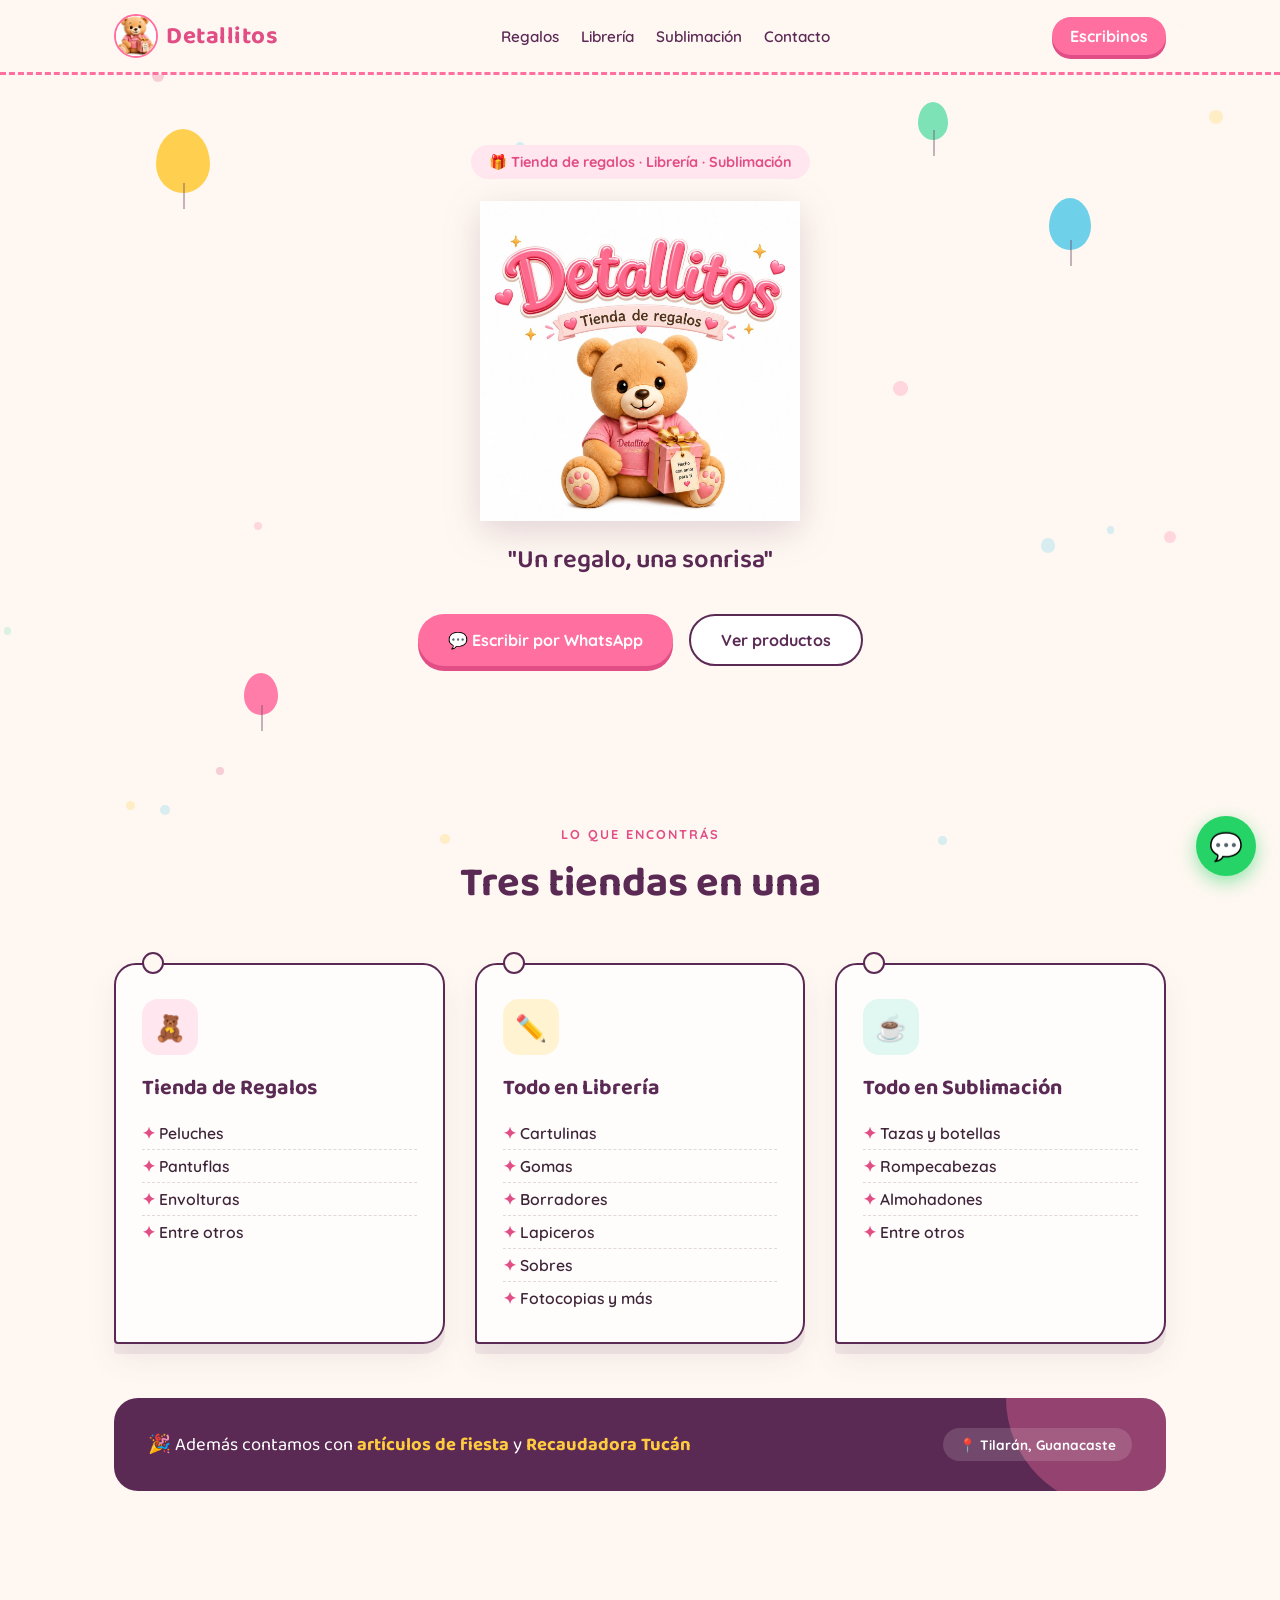
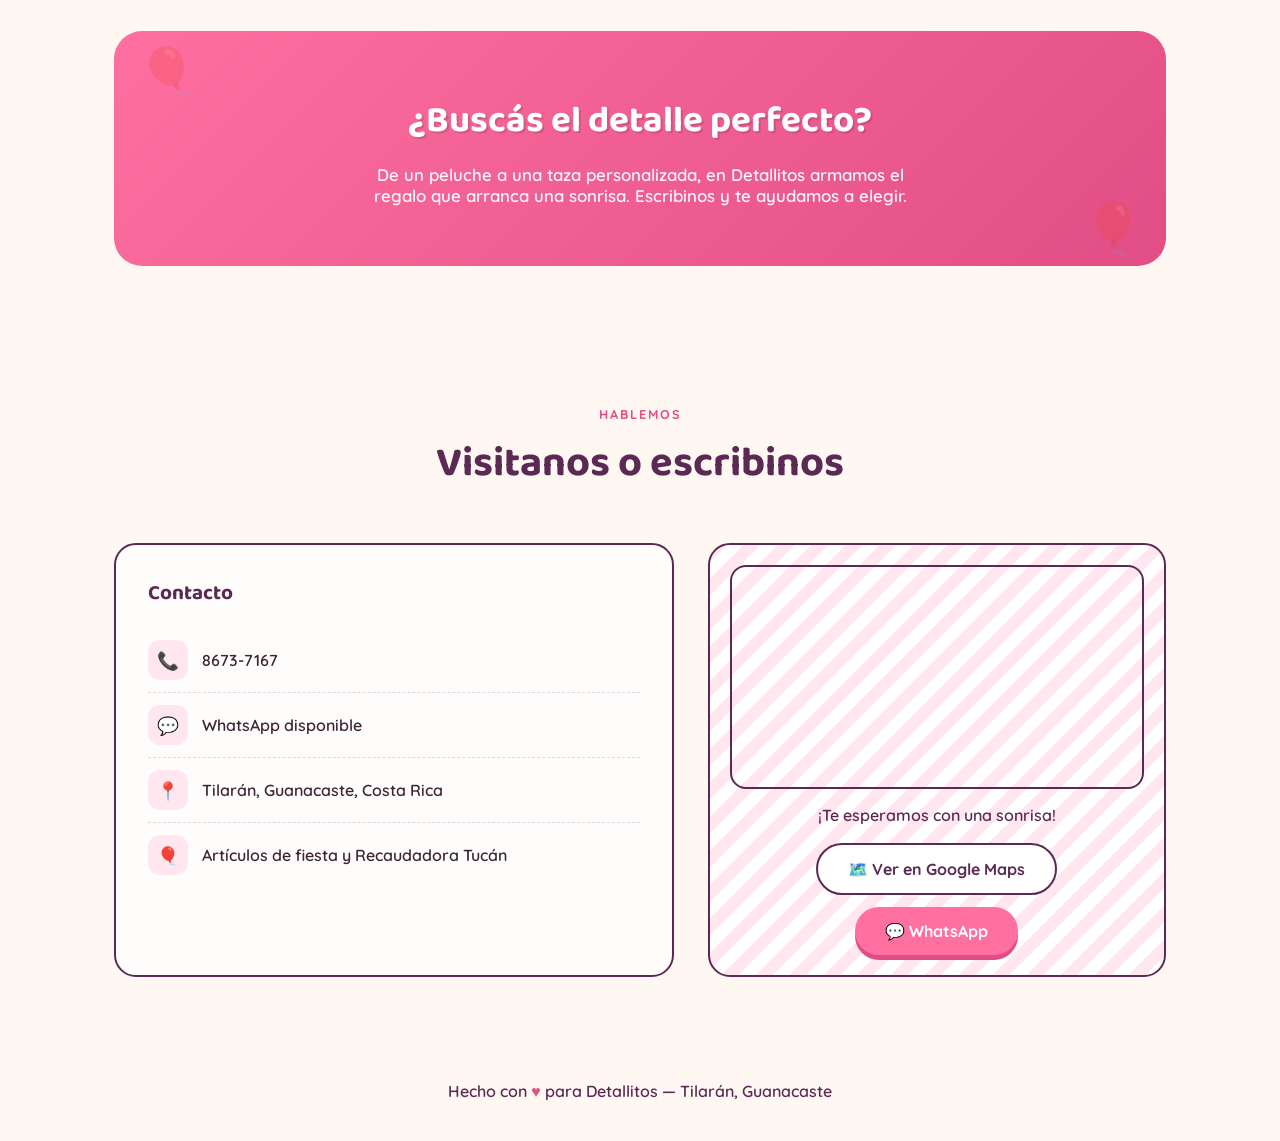
==== index.html @ 44db960e "Add files via upload "Agregar mapa"" ====
<!DOCTYPE html>
<html lang="es">
<head>
<meta charset="UTF-8">
<meta name="viewport" content="width=device-width, initial-scale=1.0">
<title>Detallitos — Un regalo, una sonrisa</title>
<link rel="icon" type="image/png" href="img/logo-icon.png">
<link rel="preconnect" href="https://fonts.googleapis.com">
<link href="https://fonts.googleapis.com/css2?family=Baloo+2:wght@500;600;700;800&family=Quicksand:wght@400;500;600;700&display=swap" rel="stylesheet">
<link rel="stylesheet" href="css/style.css">
</head>
<body>

<div class="confetti-bg" id="confettiBg"></div>

<header>
  <div class="nav-wrap">
    <a href="#top" class="logo"><img src="img/logo-icon.png" alt="Detallitos" class="logo-img">Detallitos</a>
    <nav class="links">
      <a href="#regalos">Regalos</a>
      <a href="#libreria">Librería</a>
      <a href="#sublimacion">Sublimación</a>
      <a href="#contacto">Contacto</a>
    </nav>
    <a class="nav-cta" href="https://wa.me/50686737167" target="_blank" rel="noopener">Escribinos</a>
  </div>
</header>

<div class="hero" id="top">
  <div class="balloon b1"></div>
  <div class="balloon b2"></div>
  <div class="balloon b3"></div>
  <div class="balloon b4"></div>

  <span class="eyebrow">🎁 Tienda de regalos · Librería · Sublimación</span>
  <img src="img/logo-detallitos.png" alt="Detallitos - Tienda de regalos" class="hero-logo">
  <h1 class="visually-hidden">Detallitos</h1>
  <p class="slogan">"Un regalo, una sonrisa"</p>

  <div class="actions">
    <a class="btn-primary" href="https://wa.me/50686737167" target="_blank" rel="noopener">💬 Escribir por WhatsApp</a>
    <a class="btn-ghost" href="#regalos">Ver productos</a>
  </div>
</div>

<section id="regalos">
  <div class="section-head">
    <div class="kicker">Lo que encontrás</div>
    <h2>Tres tiendas en una</h2>
  </div>

  <div class="cards">
    <div class="tag t-regalos">
      <span class="hole"></span>
      <div class="icon-badge">🧸</div>
      <h3>Tienda de Regalos</h3>
      <ul>
        <li>Peluches</li>
        <li>Pantuflas</li>
        <li>Envolturas</li>
        <li>Entre otros</li>
      </ul>
    </div>

    <div class="tag t-libreria" id="libreria">
      <span class="hole"></span>
      <div class="icon-badge">✏️</div>
      <h3>Todo en Librería</h3>
      <ul>
        <li>Cartulinas</li>
        <li>Gomas</li>
        <li>Borradores</li>
        <li>Lapiceros</li>
        <li>Sobres</li>
        <li>Fotocopias y más</li>
      </ul>
    </div>

    <div class="tag t-sublimacion" id="sublimacion">
      <span class="hole"></span>
      <div class="icon-badge">☕</div>
      <h3>Todo en Sublimación</h3>
      <ul>
        <li>Tazas y botellas</li>
        <li>Rompecabezas</li>
        <li>Almohadones</li>
        <li>Entre otros</li>
      </ul>
    </div>
  </div>

  <div class="extra-strip">
    <p>🎉 Además contamos con <b>artículos de fiesta</b> y <b>Recaudadora Tucán</b></p>
    <span class="pill">📍 Tilarán, Guanacaste</span>
  </div>
</section>

<section>
  <div class="banner">
    <h2>¿Buscás el detalle perfecto?</h2>
    <p>De un peluche a una taza personalizada, en Detallitos armamos el regalo que arranca una sonrisa. Escribinos y te ayudamos a elegir.</p>
  </div>
</section>

<section id="contacto">
  <div class="section-head">
    <div class="kicker">Hablemos</div>
    <h2>Visitanos o escribinos</h2>
  </div>

  <div class="contact-wrap">
    <div class="contact-card">
      <h3>Contacto</h3>
      <div class="contact-row"><span class="ic">📞</span> 8673-7167</div>
      <div class="contact-row"><span class="ic">💬</span> WhatsApp disponible</div>
      <div class="contact-row"><span class="ic">📍</span> Tilarán, Guanacaste, Costa Rica</div>
      <div class="contact-row"><span class="ic">🎈</span> Artículos de fiesta y Recaudadora Tucán</div>
    </div>
    <div class="map-card">
      <div class="map-embed">
        <iframe
          src="https://www.google.com/maps?q=10.4747012,-84.9717136&output=embed"
          width="100%" height="220"
          style="border:0;"
          allowfullscreen=""
          loading="lazy"
          referrerpolicy="no-referrer-when-downgrade"
          title="Ubicación de Detallitos en el mapa">
        </iframe>
      </div>
      <p>¡Te esperamos con una sonrisa!</p>
      <a class="btn-ghost" style="margin-bottom:12px;" href="https://maps.app.goo.gl/6PGja5qdL2MdwHYR8" target="_blank" rel="noopener">🗺️ Ver en Google Maps</a>
      <a class="btn-primary" href="https://wa.me/50686737167" target="_blank" rel="noopener">💬 WhatsApp</a>
    </div>
  </div>
</section>

<a class="wa-float" href="https://wa.me/50686737167" target="_blank" rel="noopener" aria-label="Escribir por WhatsApp">💬</a>

<footer>
  Hecho con <span class="heart">♥</span> para Detallitos — Tilarán, Guanacaste
</footer>

<script src="js/script.js"></script>

</body>
</html>
---- css/style.css ----
:root{
    --pink: #FF6FA0;
    --pink-deep: #E14E85;
    --plum: #5B2A54;
    --cream: #FFF8F2;
    --pink-soft: #FFE6EF;
    --yellow: #FFCB3F;
    --sky: #5FCBE8;
    --mint: #6FE0B0;
    --ink: #3E2438;
    --paper: #FFFDFB;
  }

  *{ box-sizing: border-box; margin:0; padding:0; }

  html{ scroll-behavior: smooth; }

  body{
    font-family: 'Quicksand', sans-serif;
    background: var(--cream);
    color: var(--ink);
    overflow-x: hidden;
  }

  h1,h2,h3,.display{
    font-family: 'Baloo 2', sans-serif;
    font-weight: 700;
  }

  a{ text-decoration:none; color:inherit; }

  /* ---------- Confetti background ---------- */
  .confetti-bg{
    position: fixed;
    inset:0;
    pointer-events:none;
    z-index:0;
    opacity:0.5;
  }
  .confetti-bg span{
    position:absolute;
    border-radius: 50%;
    opacity:.5;
  }

  /* ---------- Nav ---------- */
  header{
    position: sticky;
    top:0;
    z-index: 50;
    background: rgba(255,248,242,0.88);
    backdrop-filter: blur(8px);
    border-bottom: 3px dashed var(--pink);
  }
  .nav-wrap{
    max-width: 1100px;
    margin:0 auto;
    padding: 14px 24px;
    display:flex;
    align-items:center;
    justify-content: space-between;
  }
  .logo{
    font-size: 1.5rem;
    color: var(--pink-deep);
    display:flex;
    align-items:center;
    gap:8px;
    letter-spacing: 0.5px;
    font-family: 'Baloo 2', sans-serif;
    font-weight: 700;
  }
  .logo-img{
    height: 44px;
    width: 44px;
    object-fit: cover;
    border-radius: 50%;
    border: 2px solid var(--pink);
    display:block;
  }
  .hero-logo{
    width: min(320px, 70vw);
    height: auto;
    margin: 0 auto 8px;
    display:block;
    filter: drop-shadow(0 10px 18px rgba(91,42,84,0.18));
  }
  .visually-hidden{
    position: absolute;
    width: 1px; height: 1px;
    padding: 0; margin: -1px;
    overflow: hidden;
    clip: rect(0,0,0,0);
    white-space: nowrap;
    border: 0;
  }
  nav.links{
    display:flex;
    gap: 22px;
    font-weight: 600;
    font-size: 0.95rem;
  }
  nav.links a{
    color: var(--plum);
    position:relative;
    padding: 4px 0;
  }
  nav.links a:hover{ color: var(--pink-deep); }
  .nav-cta{
    background: var(--pink);
    color:#fff !important;
    padding: 9px 18px;
    border-radius: 999px;
    font-weight:700;
    box-shadow: 0 4px 0 var(--pink-deep);
  }

  @media (max-width: 720px){
    nav.links{ display:none; }
  }

  /* ---------- Hero ---------- */
  .hero{
    position: relative;
    max-width: 1100px;
    margin: 0 auto;
    padding: 70px 24px 90px;
    text-align:center;
    z-index: 1;
  }
  .hero .eyebrow{
    display:inline-flex;
    align-items:center;
    gap:8px;
    background: var(--pink-soft);
    color: var(--pink-deep);
    font-weight:700;
    padding: 8px 18px;
    border-radius: 999px;
    font-size: 0.9rem;
    margin-bottom: 22px;
  }
  .hero h1{
    font-size: clamp(2.6rem, 7vw, 5rem);
    line-height: 1.02;
    color: var(--pink-deep);
    text-shadow: 3px 3px 0 var(--yellow);
  }
  .hero h1 .tail{
    color: var(--plum);
    text-shadow: 3px 3px 0 var(--mint);
  }
  .hero p.slogan{
    font-family: 'Baloo 2';
    font-size: clamp(1.2rem, 3vw, 1.6rem);
    color: var(--plum);
    margin-top: 18px;
    font-weight: 600;
  }
  .hero .actions{
    margin-top: 34px;
    display:flex;
    gap: 16px;
    justify-content:center;
    flex-wrap: wrap;
  }
  .btn-primary{
    background: var(--pink);
    color:#fff;
    font-weight:700;
    padding: 14px 30px;
    border-radius: 999px;
    box-shadow: 0 5px 0 var(--pink-deep);
    transition: transform .15s ease;
    display:inline-flex;
    align-items:center;
    gap:8px;
  }
  .btn-primary:hover{ transform: translateY(-2px); }
  .btn-ghost{
    background: #fff;
    color: var(--plum);
    font-weight:700;
    padding: 14px 30px;
    border-radius: 999px;
    border: 2.5px solid var(--plum);
    transition: transform .15s ease, background .15s ease;
  }
  .btn-ghost:hover{ transform: translateY(-2px); background: var(--pink-soft); }

  /* floating balloons */
  .balloon{
    position:absolute;
    border-radius: 50% 50% 50% 50% / 55% 55% 45% 45%;
    animation: float 6s ease-in-out infinite;
    opacity: 0.9;
  }
  .balloon::after{
    content:'';
    position:absolute;
    bottom:-16px;
    left:50%;
    width:2px;
    height:26px;
    background: rgba(94,58,90,0.4);
  }
  @keyframes float{
    0%,100%{ transform: translateY(0) rotate(-3deg); }
    50%{ transform: translateY(-18px) rotate(3deg); }
  }
  .b1{ width:54px; height:64px; background: var(--yellow); top: 8%; left: 6%; animation-delay:.2s;}
  .b2{ width:42px; height:52px; background: var(--sky); top: 18%; right: 9%; animation-delay: 1s;}
  .b3{ width:34px; height:42px; background: var(--pink); bottom: 6%; left: 14%; animation-delay: 1.6s;}
  .b4{ width:30px; height:38px; background: var(--mint); top: 4%; right: 22%; animation-delay: .8s;}
  @media (max-width: 720px){
    .balloon{ display:none; }
  }

  /* ---------- Section shell ---------- */
  section{
    position: relative;
    z-index: 1;
    max-width: 1100px;
    margin: 0 auto;
    padding: 70px 24px;
  }
  .section-head{
    text-align:center;
    margin-bottom: 46px;
  }
  .section-head .kicker{
    color: var(--pink-deep);
    font-weight: 700;
    letter-spacing: 2px;
    text-transform: uppercase;
    font-size: 0.8rem;
  }
  .section-head h2{
    font-size: clamp(1.8rem, 4vw, 2.6rem);
    color: var(--plum);
    margin-top: 8px;
  }

  /* ---------- Gift-tag category cards ---------- */
  .cards{
    display:grid;
    grid-template-columns: repeat(3, 1fr);
    gap: 30px;
  }
  @media (max-width: 900px){
    .cards{ grid-template-columns: 1fr; }
  }

  .tag{
    position: relative;
    background: var(--paper);
    border-radius: 22px 22px 22px 4px;
    padding: 34px 26px 28px;
    box-shadow: 0 10px 0 rgba(91,42,84,0.08), 0 16px 30px rgba(91,42,84,0.08);
    border: 2.5px solid var(--plum);
    transition: transform .2s ease, box-shadow .2s ease;
  }
  .tag:hover{
    transform: translateY(-6px) rotate(-1deg);
    box-shadow: 0 14px 0 rgba(91,42,84,0.1), 0 20px 34px rgba(91,42,84,0.14);
  }
  .tag .hole{
    position:absolute;
    top: -13px;
    left: 26px;
    width: 22px; height:22px;
    background: var(--cream);
    border: 2.5px solid var(--plum);
    border-radius: 50%;
  }
  .tag .icon-badge{
    width: 56px; height: 56px;
    border-radius: 16px;
    display:flex; align-items:center; justify-content:center;
    font-size: 1.6rem;
    margin-bottom: 16px;
  }
  .tag h3{
    font-size: 1.35rem;
    color: var(--plum);
    margin-bottom: 12px;
  }
  .tag ul{
    list-style:none;
  }
  .tag li{
    font-weight: 600;
    padding: 6px 0;
    border-bottom: 1.5px dashed rgba(91,42,84,0.18);
    font-size: 0.98rem;
  }
  .tag li:last-child{ border-bottom:none; }
  .tag li::before{
    content: '✦ ';
    color: var(--pink-deep);
  }

  .t-regalos .icon-badge{ background: var(--pink-soft); }
  .t-libreria .icon-badge{ background: #FFF3D2; }
  .t-sublimacion .icon-badge{ background: #E0F8F1; }

  /* ---------- Extra strip ---------- */
  .extra-strip{
    background: var(--plum);
    color: #fff;
    border-radius: 24px;
    padding: 30px 34px;
    display:flex;
    align-items:center;
    justify-content: space-between;
    gap: 20px;
    flex-wrap: wrap;
    margin-top: 54px;
    position: relative;
    overflow:hidden;
  }
  .extra-strip::before{
    content:'';
    position:absolute;
    width: 220px; height:220px;
    background: var(--pink);
    border-radius: 50%;
    top: -110px; right: -60px;
    opacity: .35;
  }
  .extra-strip p{
    font-family:'Baloo 2';
    font-size: 1.15rem;
    position:relative;
    z-index:1;
  }
  .extra-strip p b{ color: var(--yellow); }
  .extra-strip .pill{
    background: rgba(255,255,255,0.14);
    padding: 8px 16px;
    border-radius: 999px;
    font-weight:700;
    font-size: 0.85rem;
    position:relative;
    z-index:1;
    white-space: nowrap;
  }

  /* ---------- About / signature banner ---------- */
  .banner{
    background: linear-gradient(135deg, var(--pink) 0%, var(--pink-deep) 100%);
    border-radius: 28px;
    padding: 60px 34px;
    text-align:center;
    color:#fff;
    position:relative;
    overflow:hidden;
  }
  .banner::before, .banner::after{
    content:'🎈';
    position:absolute;
    font-size: 3rem;
    opacity: 0.25;
  }
  .banner::before{ top:10px; left: 24px; transform: rotate(-12deg);}
  .banner::after{ bottom:10px; right: 24px; transform: rotate(12deg);}
  .banner h2{
    font-size: clamp(1.6rem, 4vw, 2.3rem);
    margin-bottom: 14px;
    text-shadow: 2px 2px 0 rgba(0,0,0,0.12);
  }
  .banner p{
    max-width: 560px;
    margin: 0 auto;
    font-weight: 600;
    font-size: 1.05rem;
    opacity: 0.95;
  }

  /* ---------- Contact ---------- */
  .contact-wrap{
    display:grid;
    grid-template-columns: 1.1fr 0.9fr;
    gap: 34px;
    align-items:stretch;
  }
  @media (max-width: 800px){
    .contact-wrap{ grid-template-columns: 1fr; }
  }
  .contact-card, .map-card{
    background: var(--paper);
    border: 2.5px solid var(--plum);
    border-radius: 22px;
    padding: 32px;
  }
  .contact-card h3, .map-card h3{
    color: var(--plum);
    font-size: 1.3rem;
    margin-bottom: 18px;
  }
  .contact-row{
    display:flex;
    align-items:center;
    gap: 14px;
    padding: 12px 0;
    border-bottom: 1.5px dashed rgba(91,42,84,0.18);
    font-weight: 600;
  }
  .contact-row:last-child{ border-bottom:none; }
  .contact-row .ic{
    width: 40px; height:40px;
    border-radius: 12px;
    background: var(--pink-soft);
    display:flex; align-items:center; justify-content:center;
    font-size: 1.1rem;
    flex-shrink:0;
  }
  .map-card{
    display:flex;
    flex-direction:column;
    justify-content:center;
    align-items:center;
    text-align:center;
    background: repeating-linear-gradient(135deg, var(--pink-soft), var(--pink-soft) 12px, #fff 12px, #fff 24px);
    padding: 20px;
  }
  .map-embed{
    width: 100%;
    border-radius: 16px;
    overflow: hidden;
    border: 2.5px solid var(--plum);
    margin-bottom: 16px;
  }
  .map-embed iframe{
    display:block;
  }
  .map-card .pin{
    font-size: 2.6rem;
    margin-bottom: 10px;
  }
  .map-card p{ font-weight:600; color:var(--plum); margin-bottom: 18px; }

  /* ---------- WhatsApp floating button ---------- */
  .wa-float{
    position: fixed;
    bottom: 24px;
    right: 24px;
    background: #25D366;
    color:#fff;
    width: 60px; height:60px;
    border-radius: 50%;
    display:flex; align-items:center; justify-content:center;
    font-size: 1.7rem;
    box-shadow: 0 6px 18px rgba(37,211,102,0.5);
    z-index: 100;
    animation: pulse 2.4s ease-in-out infinite;
  }
  @keyframes pulse{
    0%,100%{ box-shadow: 0 6px 18px rgba(37,211,102,0.5); }
    50%{ box-shadow: 0 6px 24px rgba(37,211,102,0.8); }
  }

  /* ---------- Footer ---------- */
  footer{
    text-align:center;
    padding: 34px 24px 40px;
    color: var(--plum);
    font-weight: 600;
    position: relative;
    z-index:1;
  }
  footer .heart{ color: var(--pink-deep); }

  @media (prefers-reduced-motion: reduce){
    *{ animation: none !important; transition: none !important; }
  }

  :focus-visible{
    outline: 3px solid var(--sky);
    outline-offset: 2px;
  }
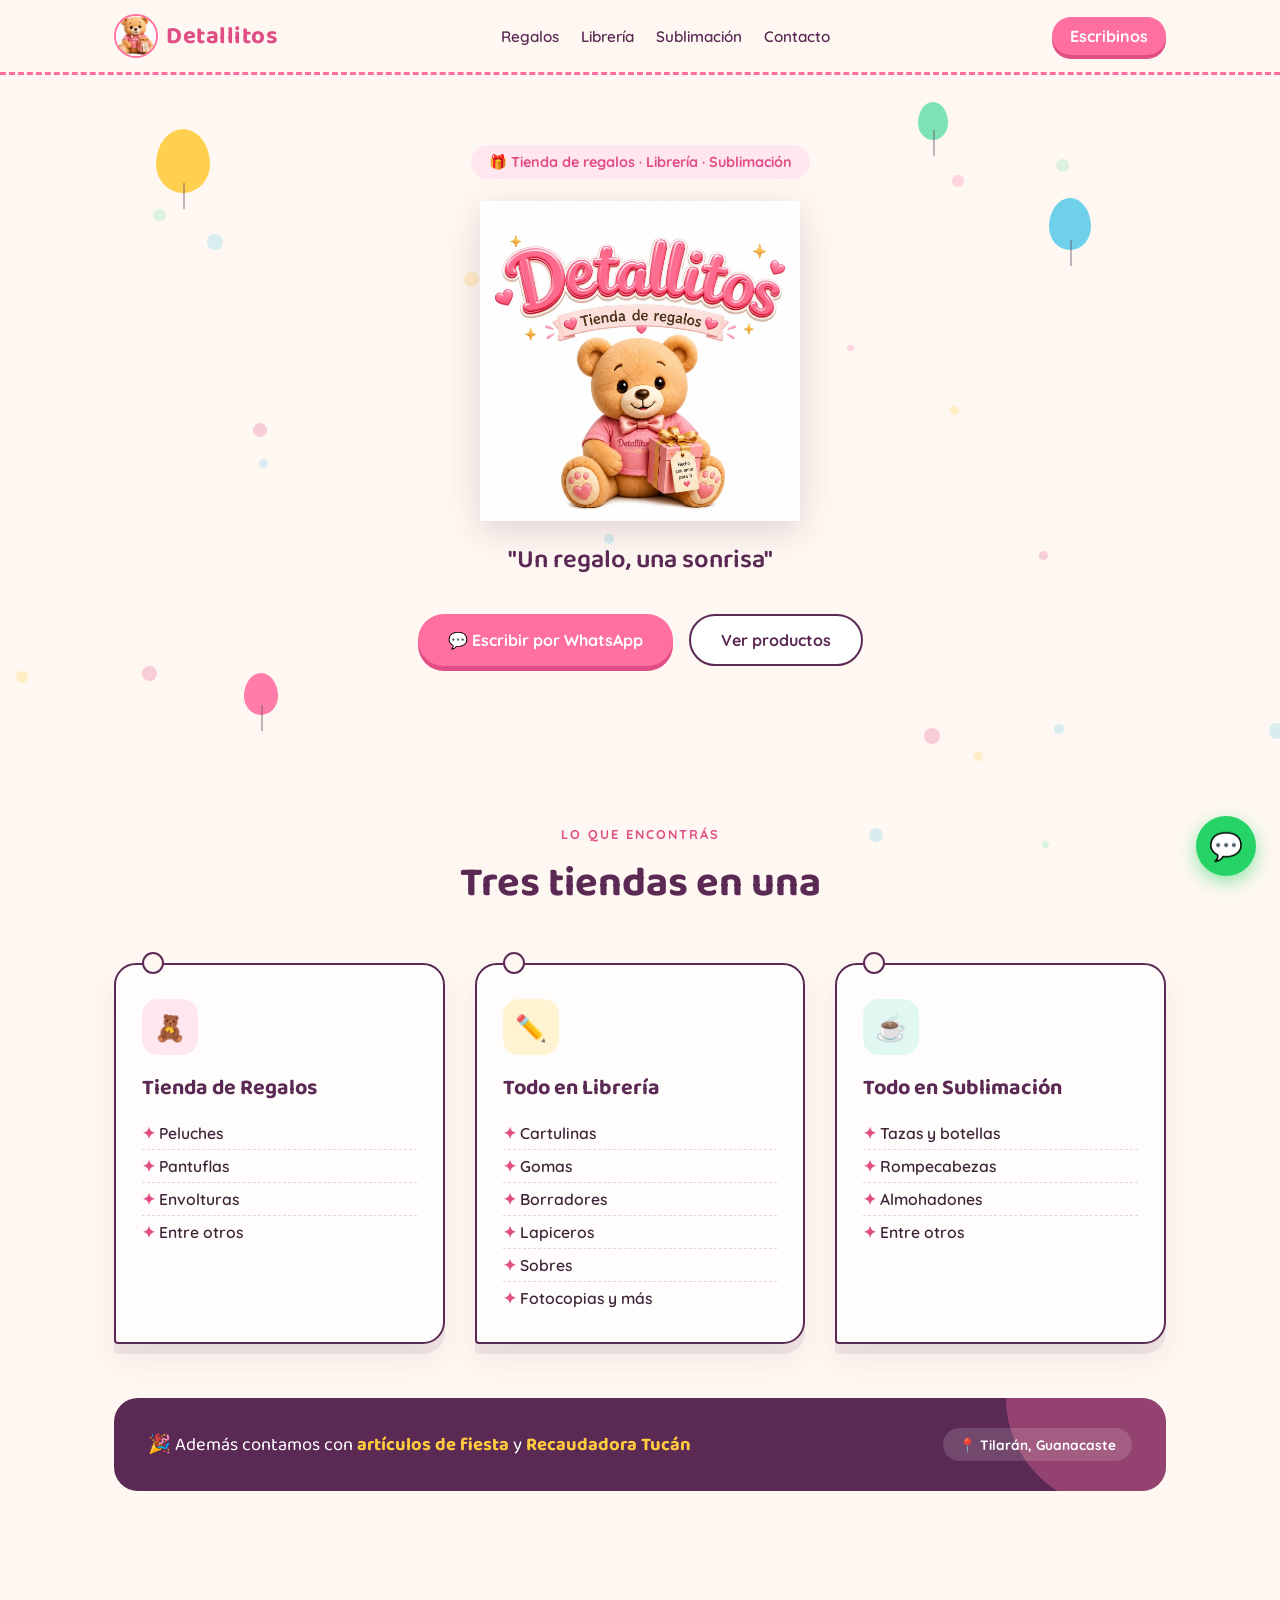
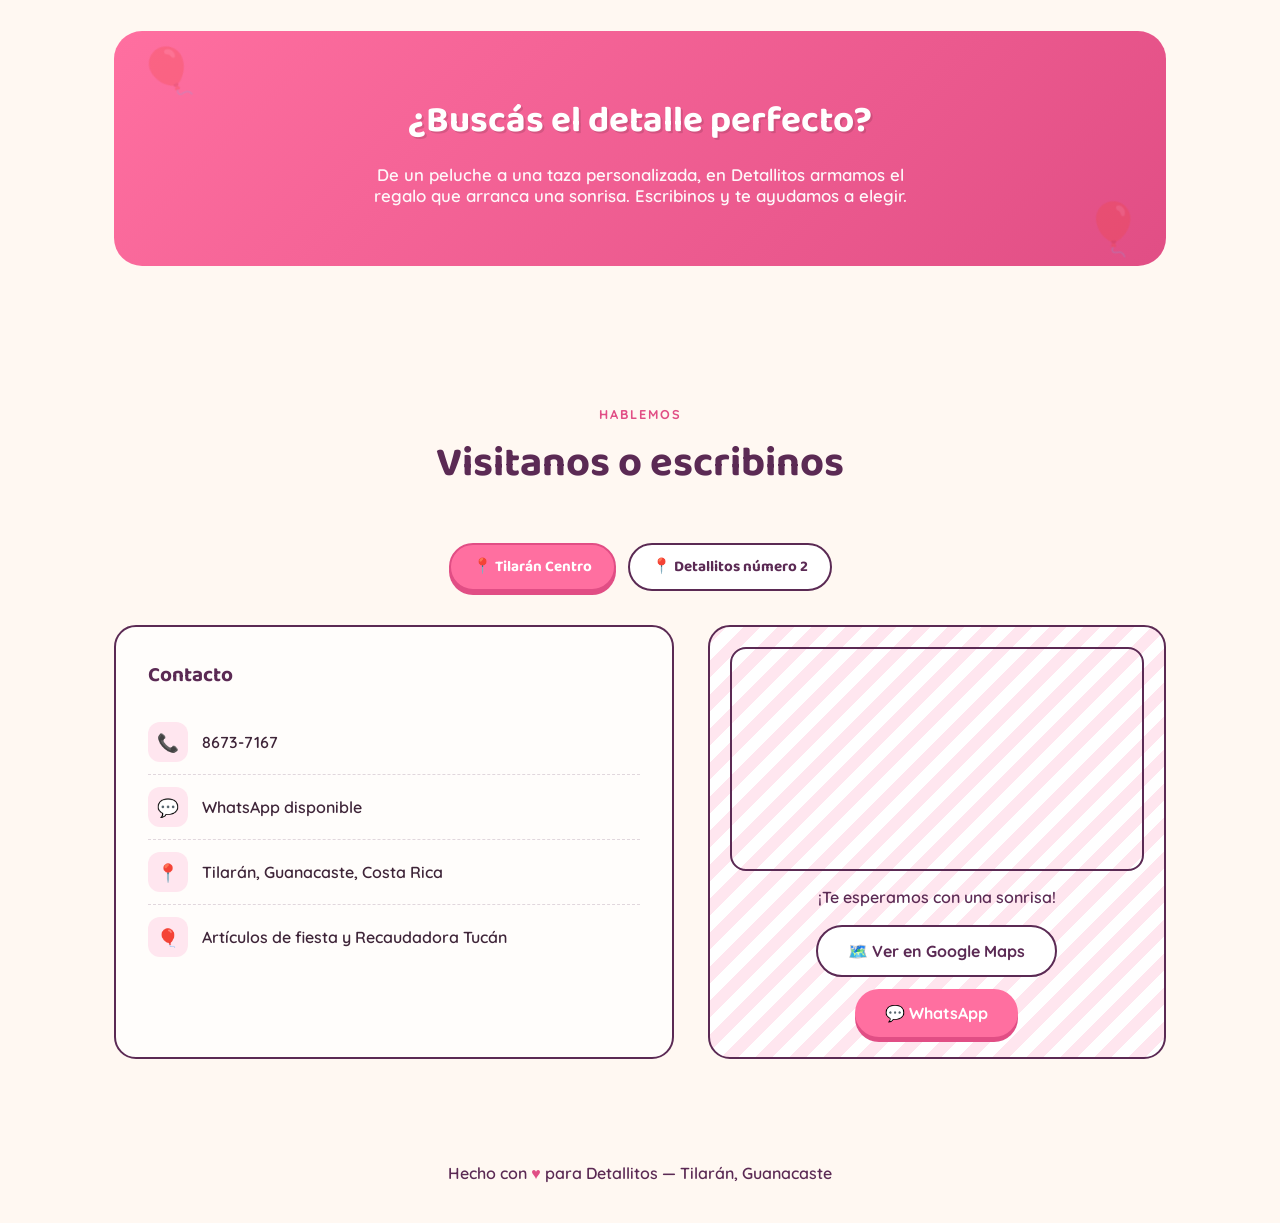
==== commit c3fd3dae: "Add files via upload "Añadir Detallitos Numero 2"" ====
--- a/index.html
+++ b/index.html
@@ -108,17 +108,23 @@
     <h2>Visitanos o escribinos</h2>
   </div>
 
+  <div class="branch-tabs" role="tablist" aria-label="Sucursales de Detallitos">
+    <button class="branch-tab active" data-branch="centro" role="tab" aria-selected="true">📍 Tilarán Centro</button>
+    <button class="branch-tab" data-branch="mercado" role="tab" aria-selected="false">📍 Detallitos número 2</button>
+  </div>
+
   <div class="contact-wrap">
     <div class="contact-card">
       <h3>Contacto</h3>
       <div class="contact-row"><span class="ic">📞</span> 8673-7167</div>
       <div class="contact-row"><span class="ic">💬</span> WhatsApp disponible</div>
-      <div class="contact-row"><span class="ic">📍</span> Tilarán, Guanacaste, Costa Rica</div>
+      <div class="contact-row"><span class="ic">📍</span> <span id="branchAddress">Tilarán, Guanacaste, Costa Rica</span></div>
       <div class="contact-row"><span class="ic">🎈</span> Artículos de fiesta y Recaudadora Tucán</div>
     </div>
     <div class="map-card">
       <div class="map-embed">
         <iframe
+          id="branchMap"
           src="https://www.google.com/maps?q=10.4747012,-84.9717136&output=embed"
           width="100%" height="220"
           style="border:0;"
@@ -129,7 +135,7 @@
         </iframe>
       </div>
       <p>¡Te esperamos con una sonrisa!</p>
-      <a class="btn-ghost" style="margin-bottom:12px;" href="https://maps.app.goo.gl/6PGja5qdL2MdwHYR8" target="_blank" rel="noopener">🗺️ Ver en Google Maps</a>
+      <a class="btn-ghost" id="branchMapsLink" style="margin-bottom:12px;" href="https://maps.app.goo.gl/6PGja5qdL2MdwHYR8" target="_blank" rel="noopener">🗺️ Ver en Google Maps</a>
       <a class="btn-primary" href="https://wa.me/50686737167" target="_blank" rel="noopener">💬 WhatsApp</a>
     </div>
   </div>
--- a/css/style.css
+++ b/css/style.css
@@ -375,6 +375,34 @@
     font-weight: 600;
     font-size: 1.05rem;
     opacity: 0.95;
+  }
+
+  /* ---------- Branch tabs ---------- */
+  .branch-tabs{
+    display:flex;
+    justify-content:center;
+    gap: 12px;
+    flex-wrap: wrap;
+    margin-bottom: 34px;
+  }
+  .branch-tab{
+    font-family: 'Baloo 2', sans-serif;
+    font-weight: 700;
+    font-size: 0.95rem;
+    color: var(--plum);
+    background: #fff;
+    border: 2.5px solid var(--plum);
+    padding: 10px 22px;
+    border-radius: 999px;
+    cursor: pointer;
+    transition: transform .15s ease, background .15s ease, color .15s ease;
+  }
+  .branch-tab:hover{ transform: translateY(-2px); }
+  .branch-tab.active{
+    background: var(--pink);
+    color: #fff;
+    border-color: var(--pink-deep);
+    box-shadow: 0 4px 0 var(--pink-deep);
   }
 
   /* ---------- Contact ---------- */
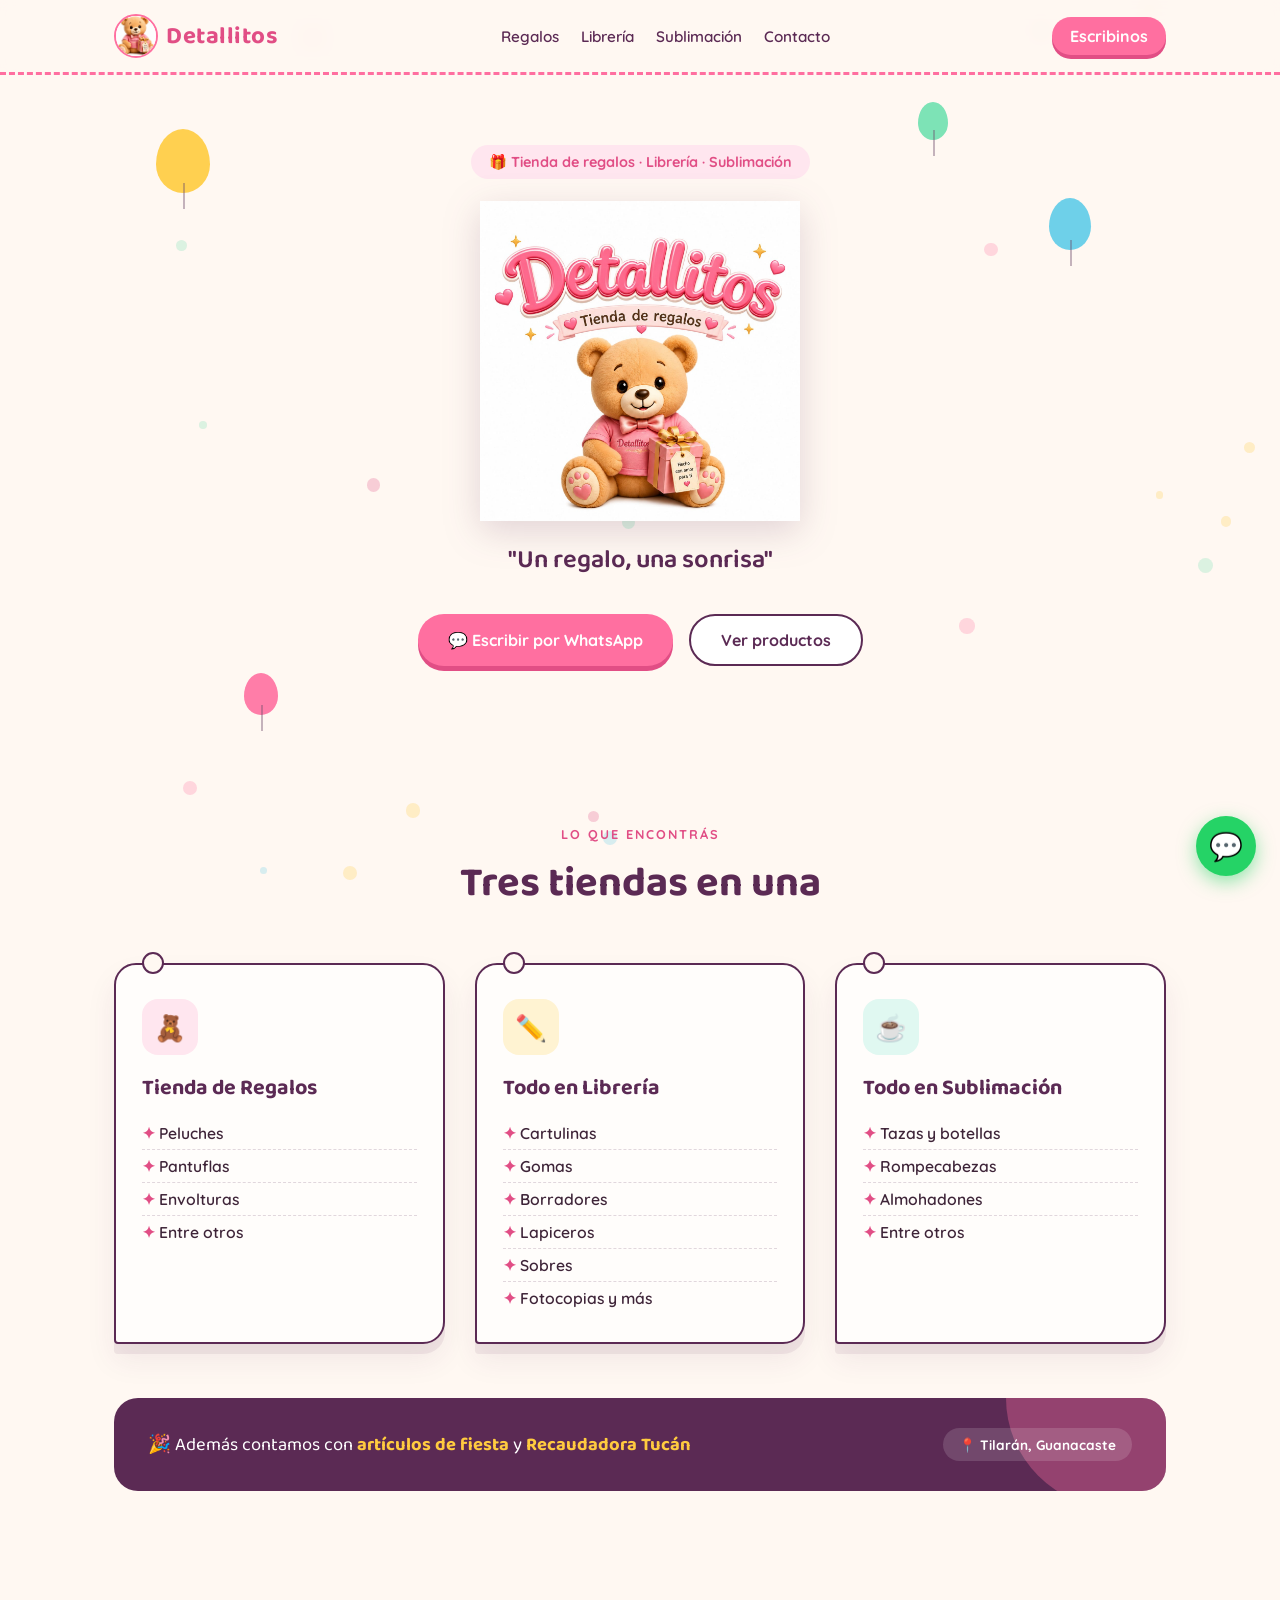
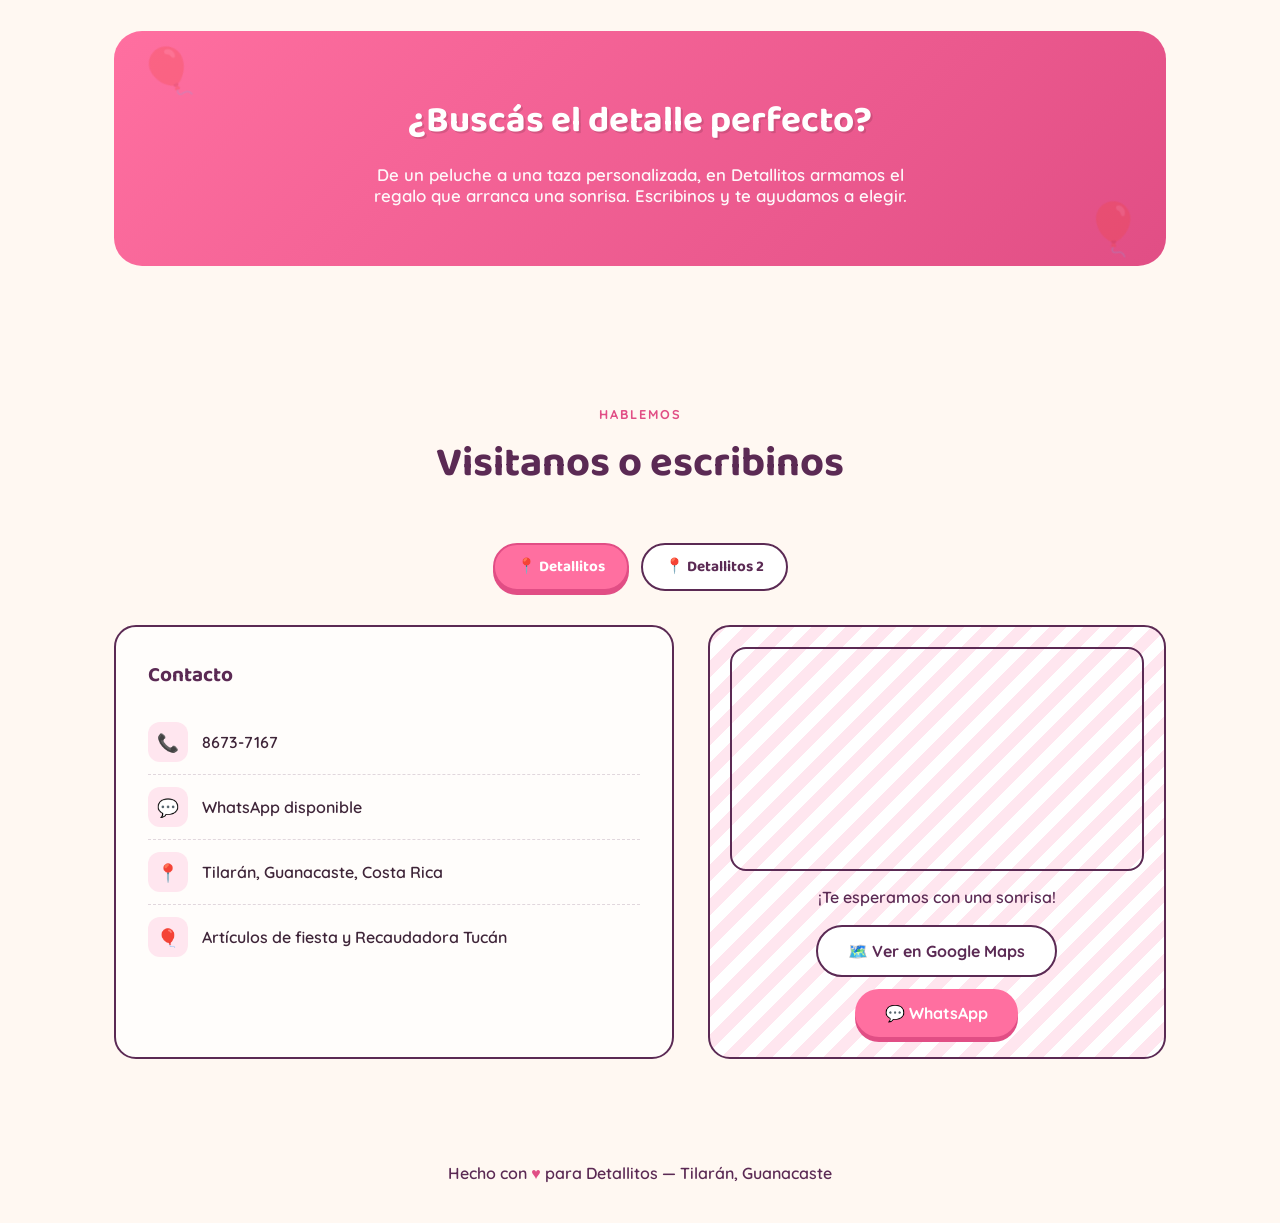
==== commit 2d1fd01c: "Add files via upload "Cambio de nombre de sucursal"" ====
--- a/index.html
+++ b/index.html
@@ -109,8 +109,8 @@
   </div>
 
   <div class="branch-tabs" role="tablist" aria-label="Sucursales de Detallitos">
-    <button class="branch-tab active" data-branch="centro" role="tab" aria-selected="true">📍 Tilarán Centro</button>
-    <button class="branch-tab" data-branch="mercado" role="tab" aria-selected="false">📍 Detallitos número 2</button>
+    <button class="branch-tab active" data-branch="centro" role="tab" aria-selected="true">📍 Detallitos</button>
+    <button class="branch-tab" data-branch="mercado" role="tab" aria-selected="false">📍 Detallitos 2</button>
   </div>
 
   <div class="contact-wrap">
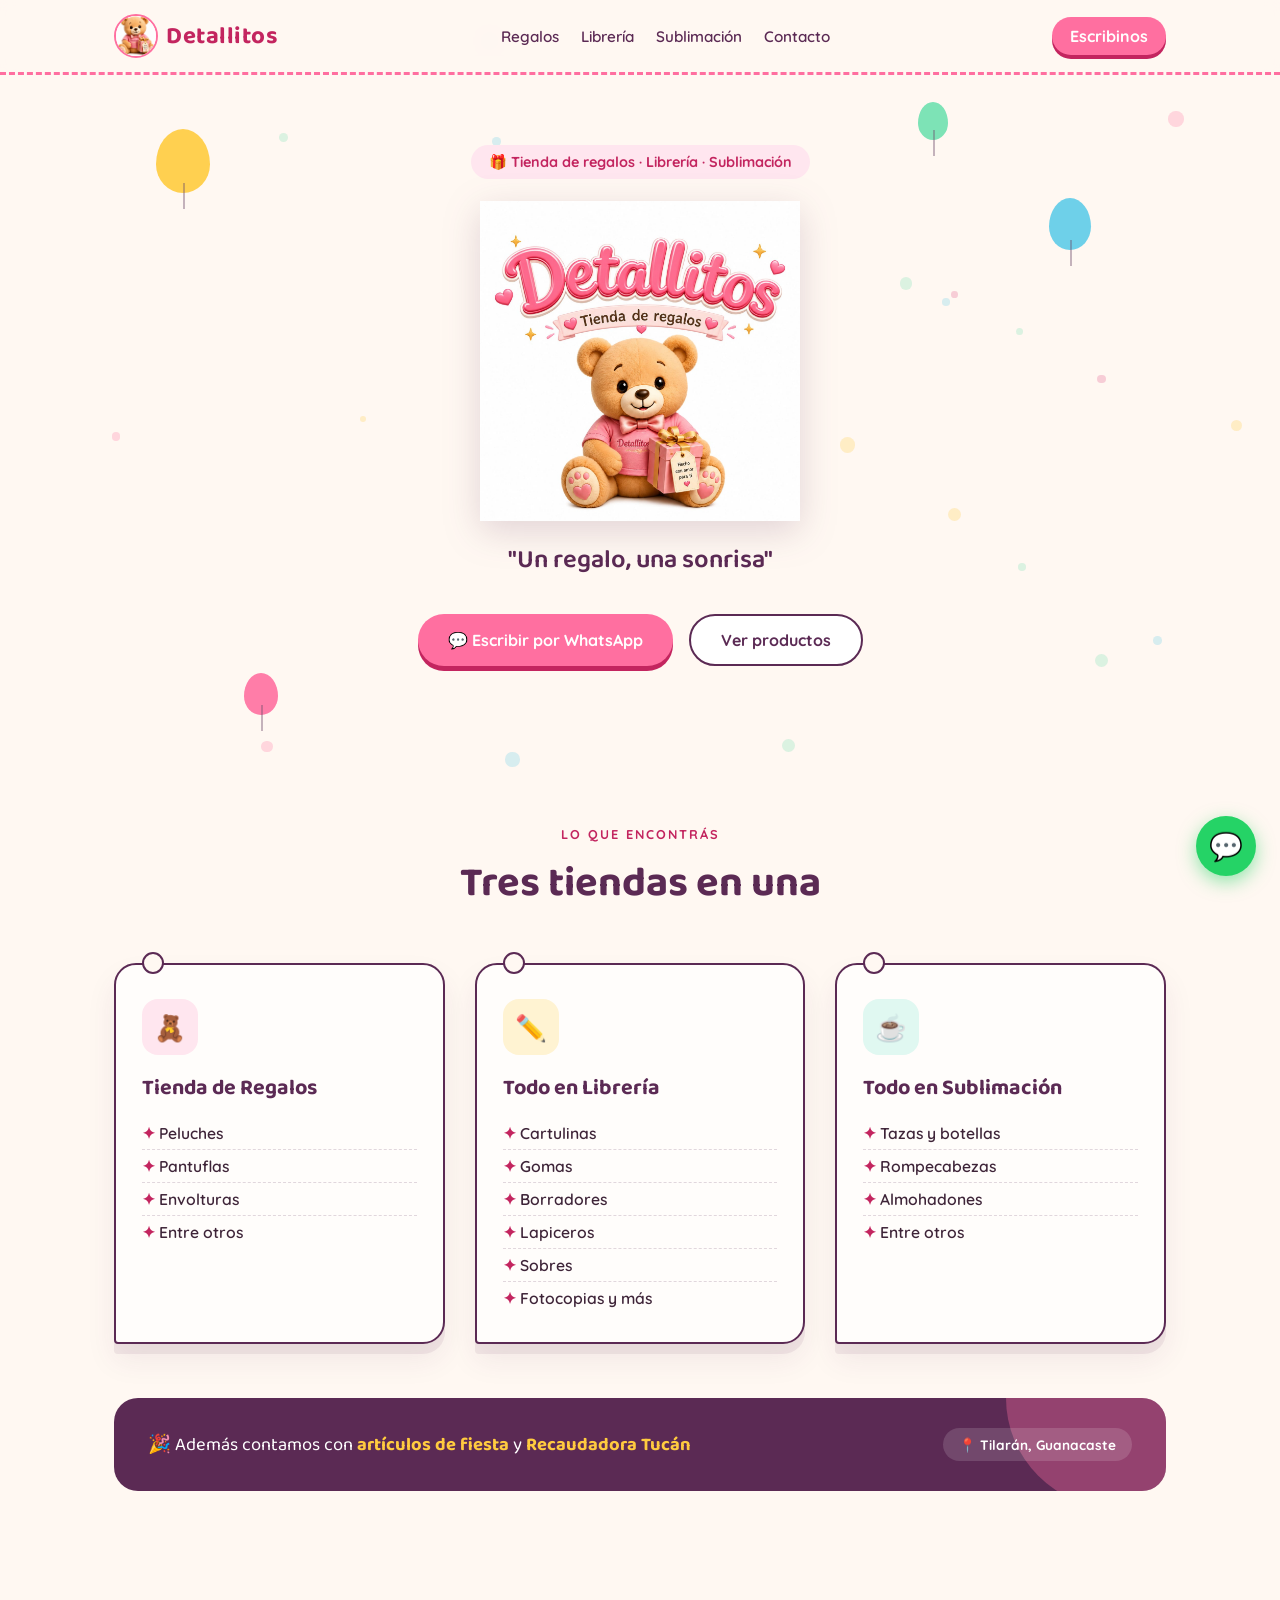
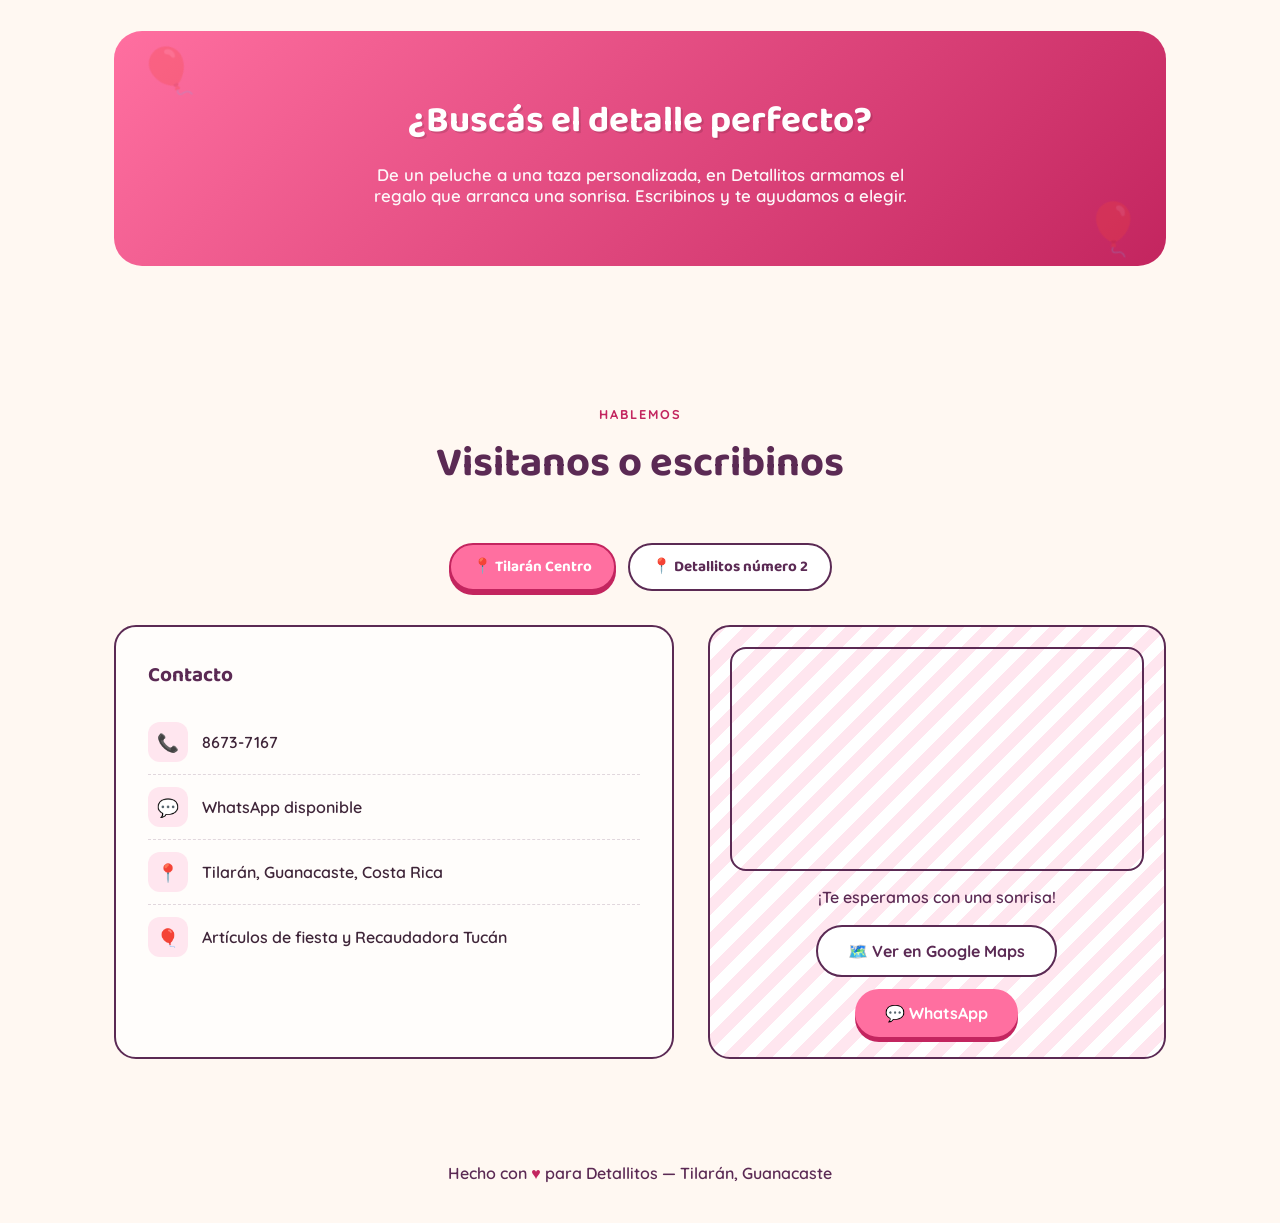
==== commit 8b848c0c: "Add files via upload "Cambio de datos de sucursal"" ====
--- a/index.html
+++ b/index.html
@@ -109,8 +109,8 @@
   </div>
 
   <div class="branch-tabs" role="tablist" aria-label="Sucursales de Detallitos">
-    <button class="branch-tab active" data-branch="centro" role="tab" aria-selected="true">📍 Detallitos</button>
-    <button class="branch-tab" data-branch="mercado" role="tab" aria-selected="false">📍 Detallitos 2</button>
+    <button class="branch-tab active" data-branch="centro" role="tab" aria-selected="true">📍 Tilarán Centro</button>
+    <button class="branch-tab" data-branch="mercado" role="tab" aria-selected="false">📍 Detallitos número 2</button>
   </div>
 
   <div class="contact-wrap">
--- a/css/style.css
+++ b/css/style.css
@@ -1,6 +1,6 @@
 :root{
     --pink: #FF6FA0;
-    --pink-deep: #E14E85;
+    --pink-deep: #c3255f;
     --plum: #5B2A54;
     --cream: #FFF8F2;
     --pink-soft: #FFE6EF;
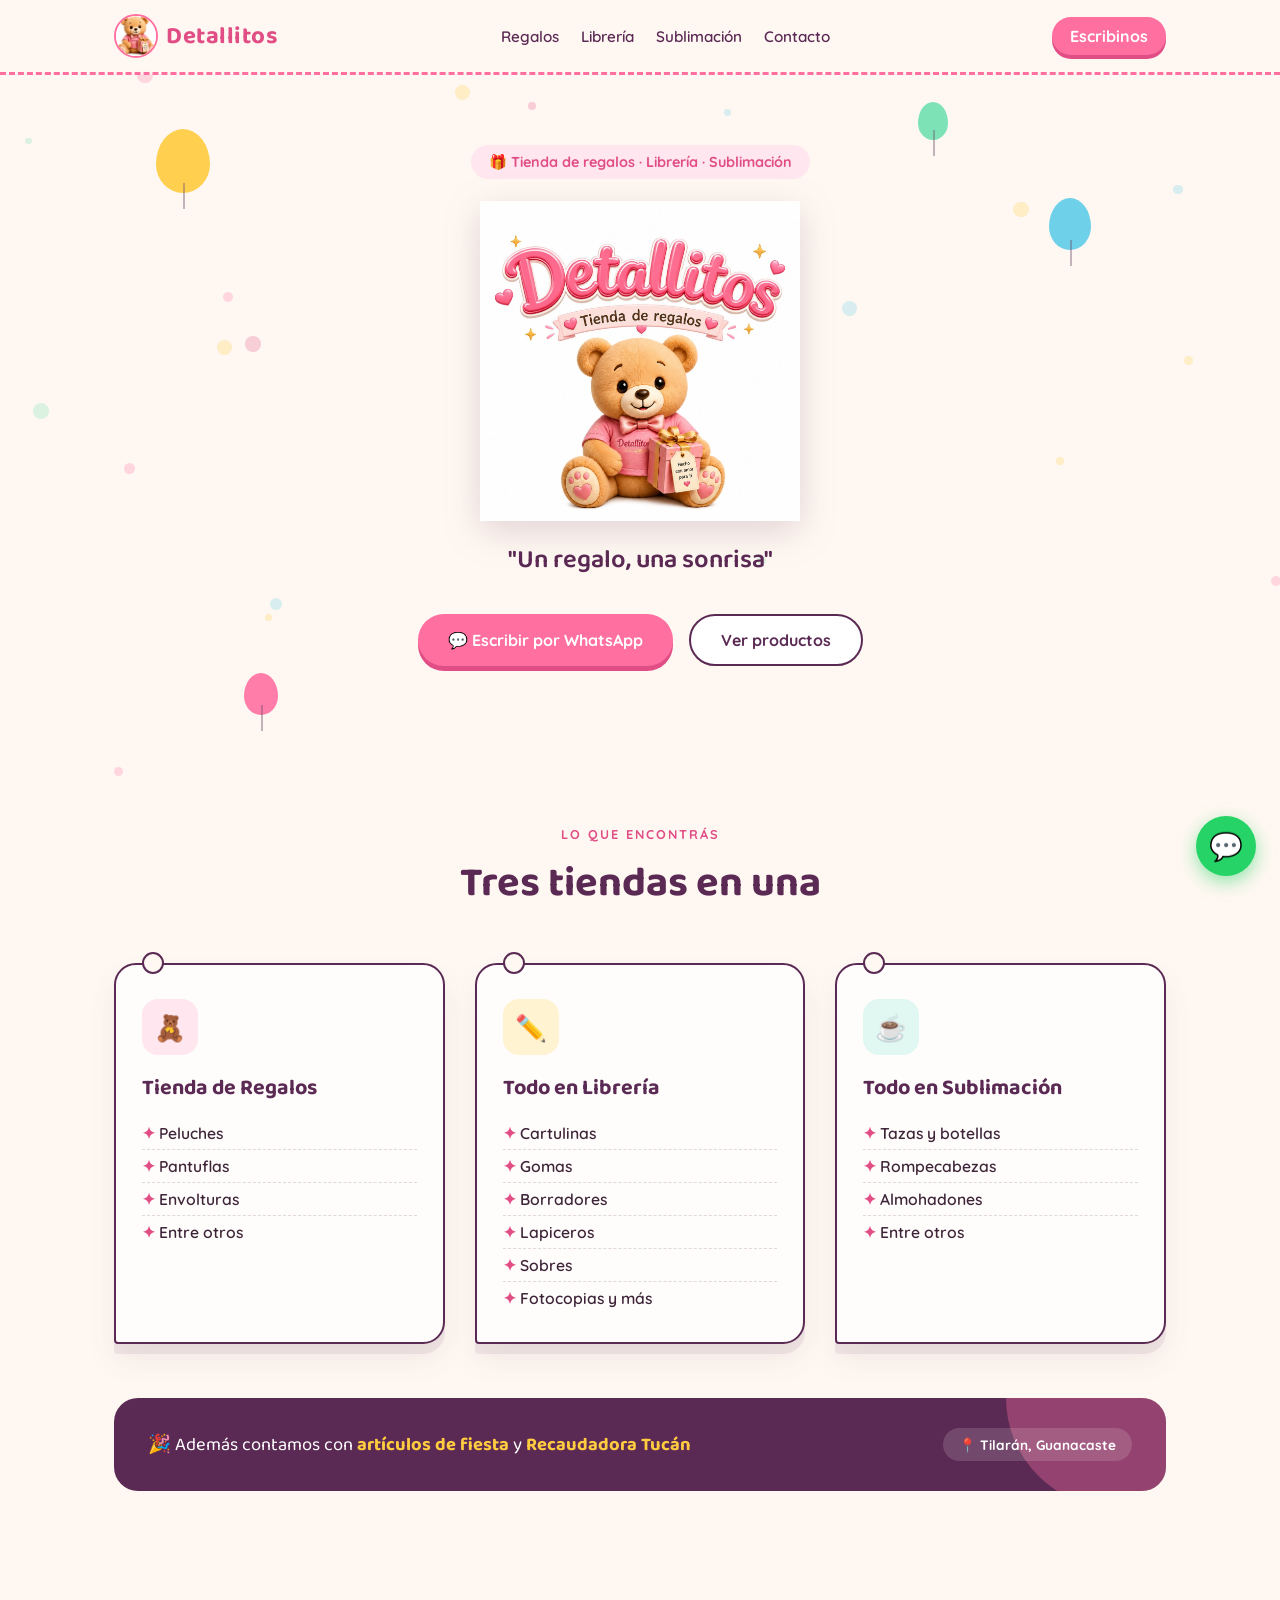
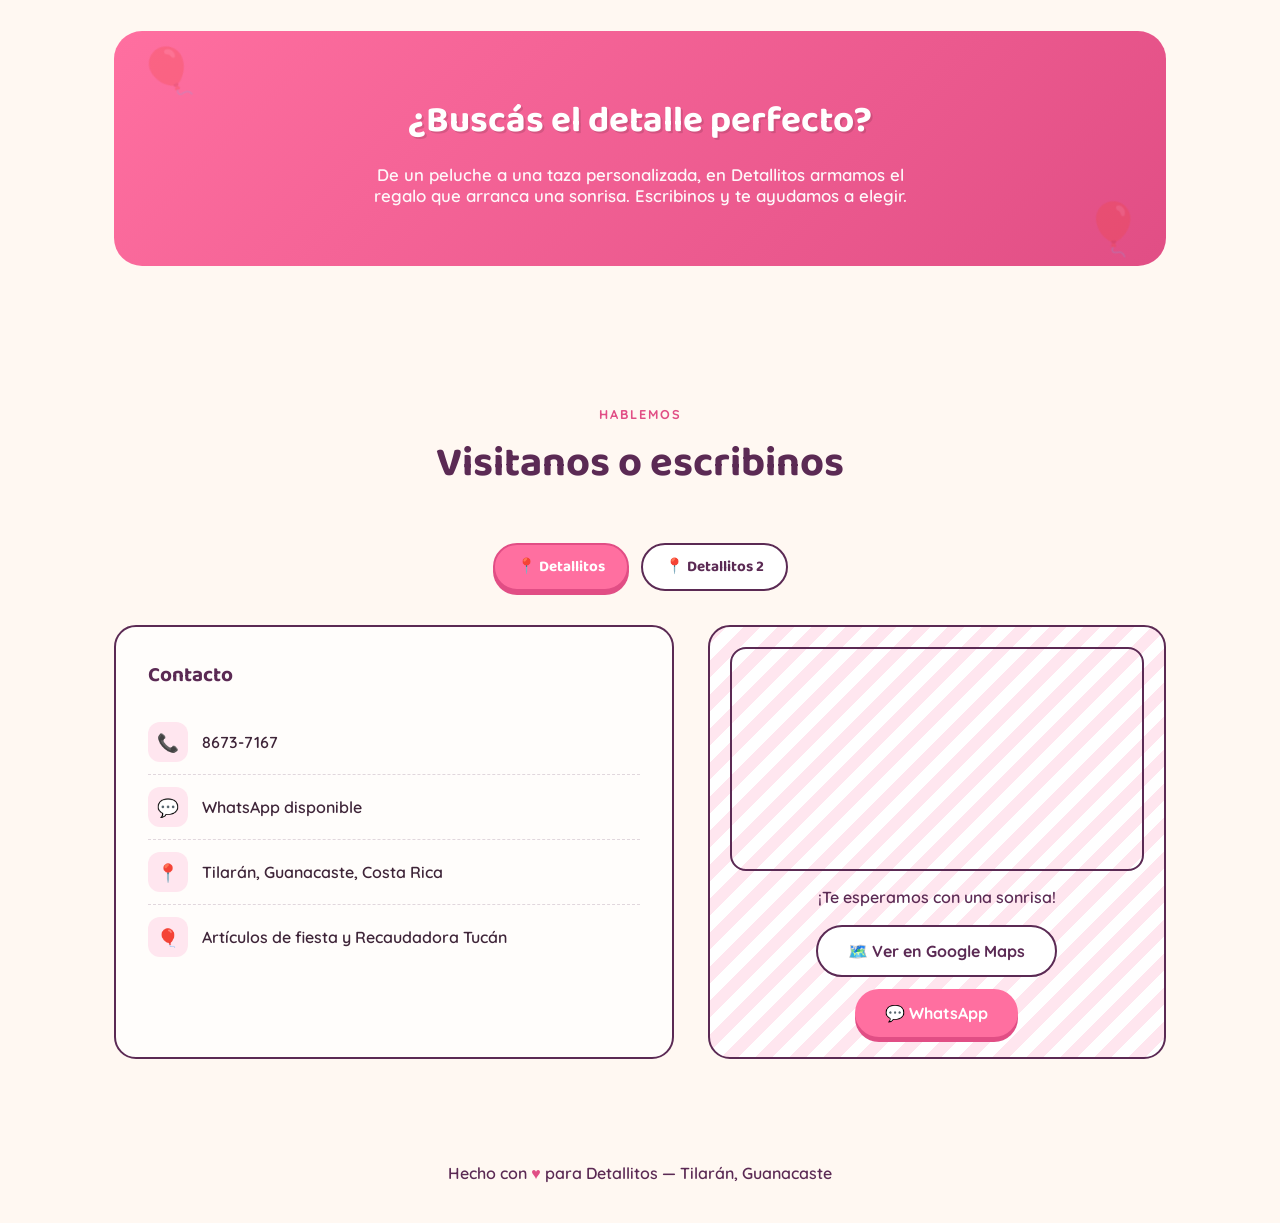
==== commit 1cdafdd6: "Add files via upload "ACTUALIZAR"" ====
--- a/index.html
+++ b/index.html
@@ -109,14 +109,14 @@
   </div>
 
   <div class="branch-tabs" role="tablist" aria-label="Sucursales de Detallitos">
-    <button class="branch-tab active" data-branch="centro" role="tab" aria-selected="true">📍 Tilarán Centro</button>
-    <button class="branch-tab" data-branch="mercado" role="tab" aria-selected="false">📍 Detallitos número 2</button>
+    <button class="branch-tab active" data-branch="centro" role="tab" aria-selected="true">📍 Detallitos</button>
+    <button class="branch-tab" data-branch="mercado" role="tab" aria-selected="false">📍 Detallitos 2</button>
   </div>
 
   <div class="contact-wrap">
     <div class="contact-card">
       <h3>Contacto</h3>
-      <div class="contact-row"><span class="ic">📞</span> 8673-7167</div>
+      <div class="contact-row"><span class="ic">📞</span> <span id="branchPhone">8673-7167</span></div>
       <div class="contact-row"><span class="ic">💬</span> WhatsApp disponible</div>
       <div class="contact-row"><span class="ic">📍</span> <span id="branchAddress">Tilarán, Guanacaste, Costa Rica</span></div>
       <div class="contact-row"><span class="ic">🎈</span> Artículos de fiesta y Recaudadora Tucán</div>
@@ -136,7 +136,7 @@
       </div>
       <p>¡Te esperamos con una sonrisa!</p>
       <a class="btn-ghost" id="branchMapsLink" style="margin-bottom:12px;" href="https://maps.app.goo.gl/6PGja5qdL2MdwHYR8" target="_blank" rel="noopener">🗺️ Ver en Google Maps</a>
-      <a class="btn-primary" href="https://wa.me/50686737167" target="_blank" rel="noopener">💬 WhatsApp</a>
+      <a class="btn-primary" id="branchWhatsapp" href="https://wa.me/50686737167" target="_blank" rel="noopener">💬 WhatsApp</a>
     </div>
   </div>
 </section>
--- a/css/style.css
+++ b/css/style.css
@@ -1,6 +1,6 @@
 :root{
     --pink: #FF6FA0;
-    --pink-deep: #c3255f;
+    --pink-deep: #E14E85;
     --plum: #5B2A54;
     --cream: #FFF8F2;
     --pink-soft: #FFE6EF;
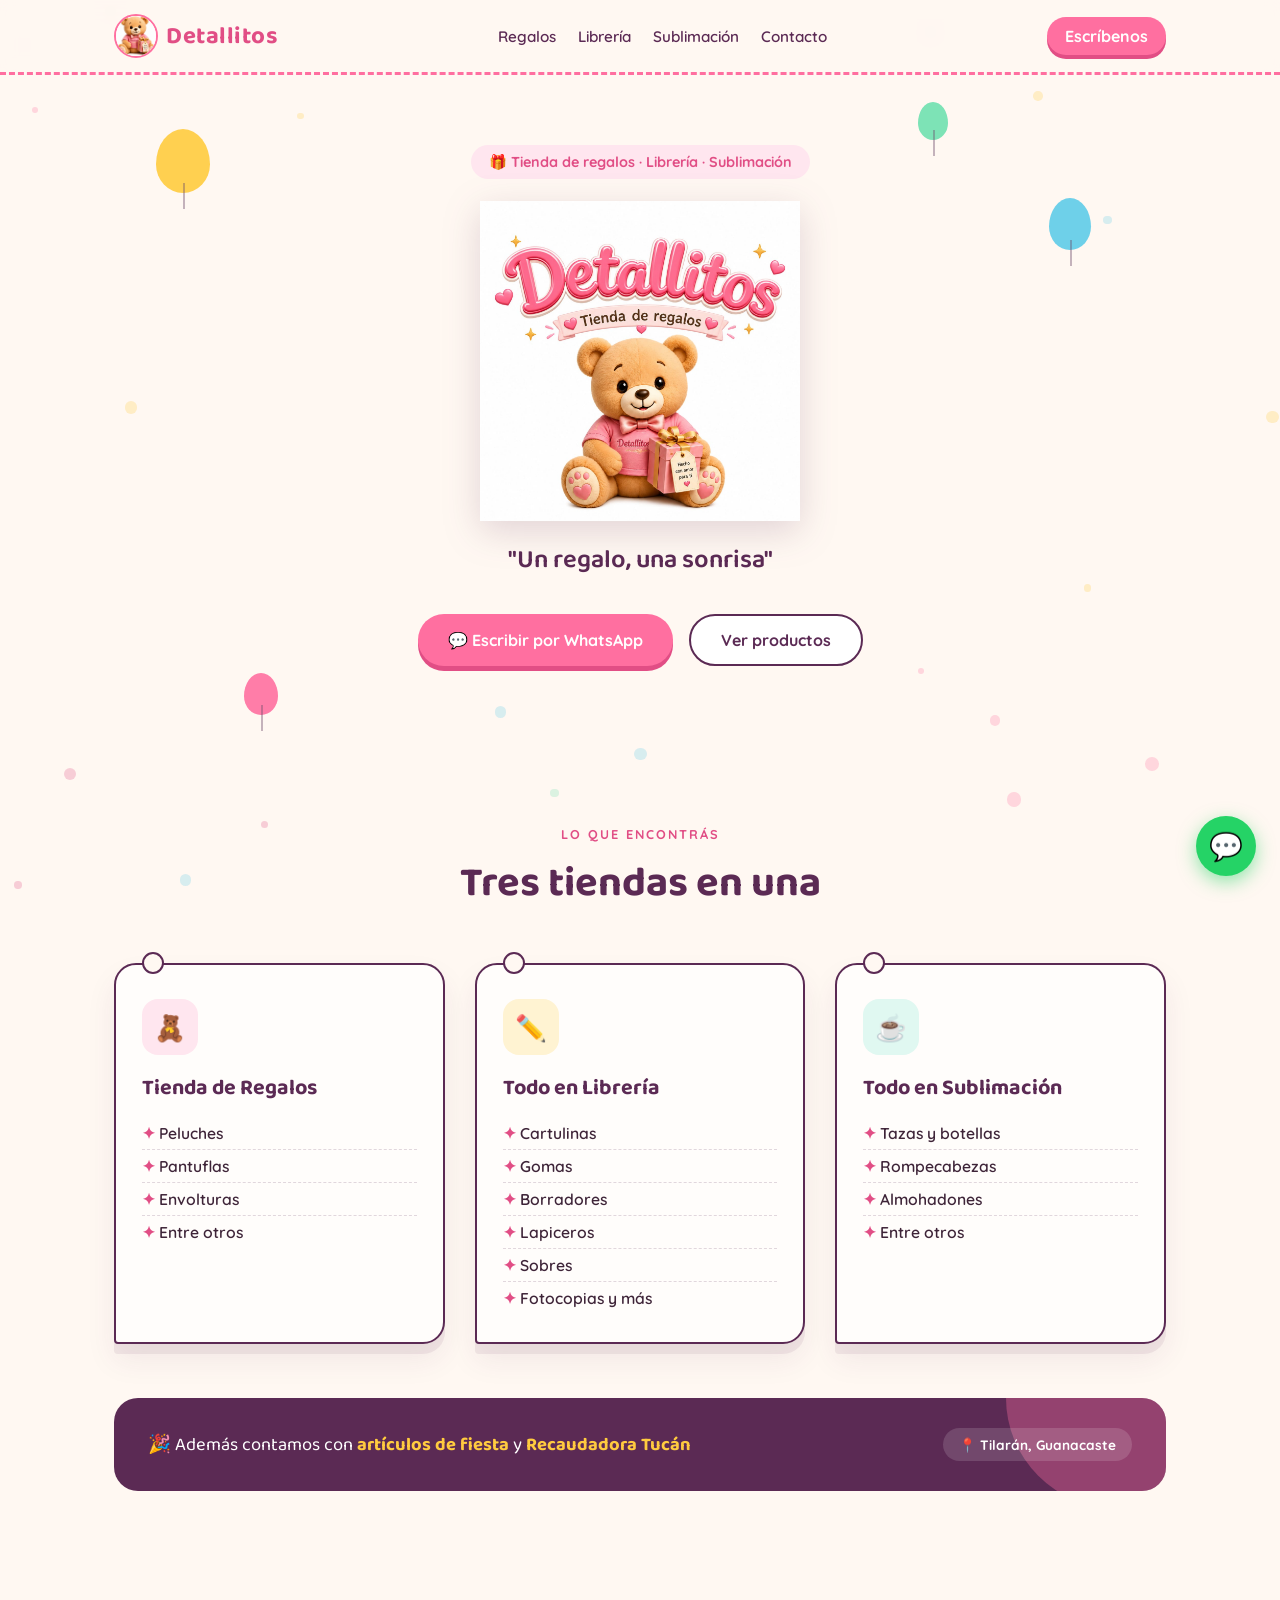
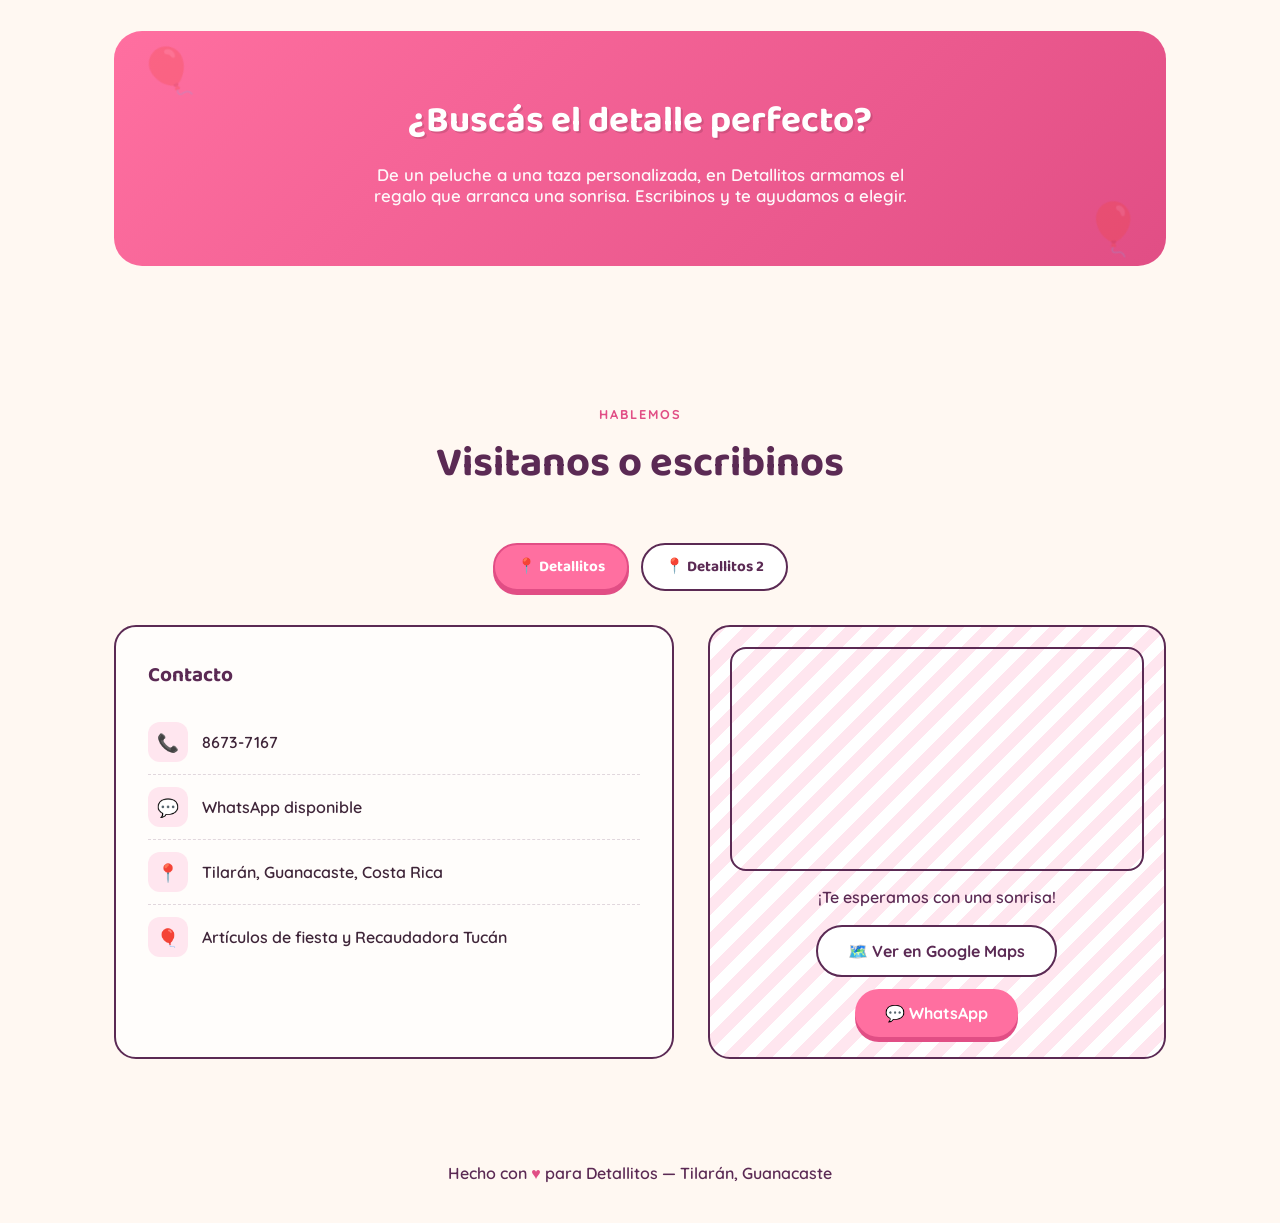
==== commit c629bc0a: "Add files via upload "Corrección de palabra"" ====
--- a/index.html
+++ b/index.html
@@ -22,7 +22,7 @@
       <a href="#sublimacion">Sublimación</a>
       <a href="#contacto">Contacto</a>
     </nav>
-    <a class="nav-cta" href="https://wa.me/50686737167" target="_blank" rel="noopener">Escribinos</a>
+    <a class="nav-cta" href="https://wa.me/50686737167" target="_blank" rel="noopener">Escríbenos</a>
   </div>
 </header>
 
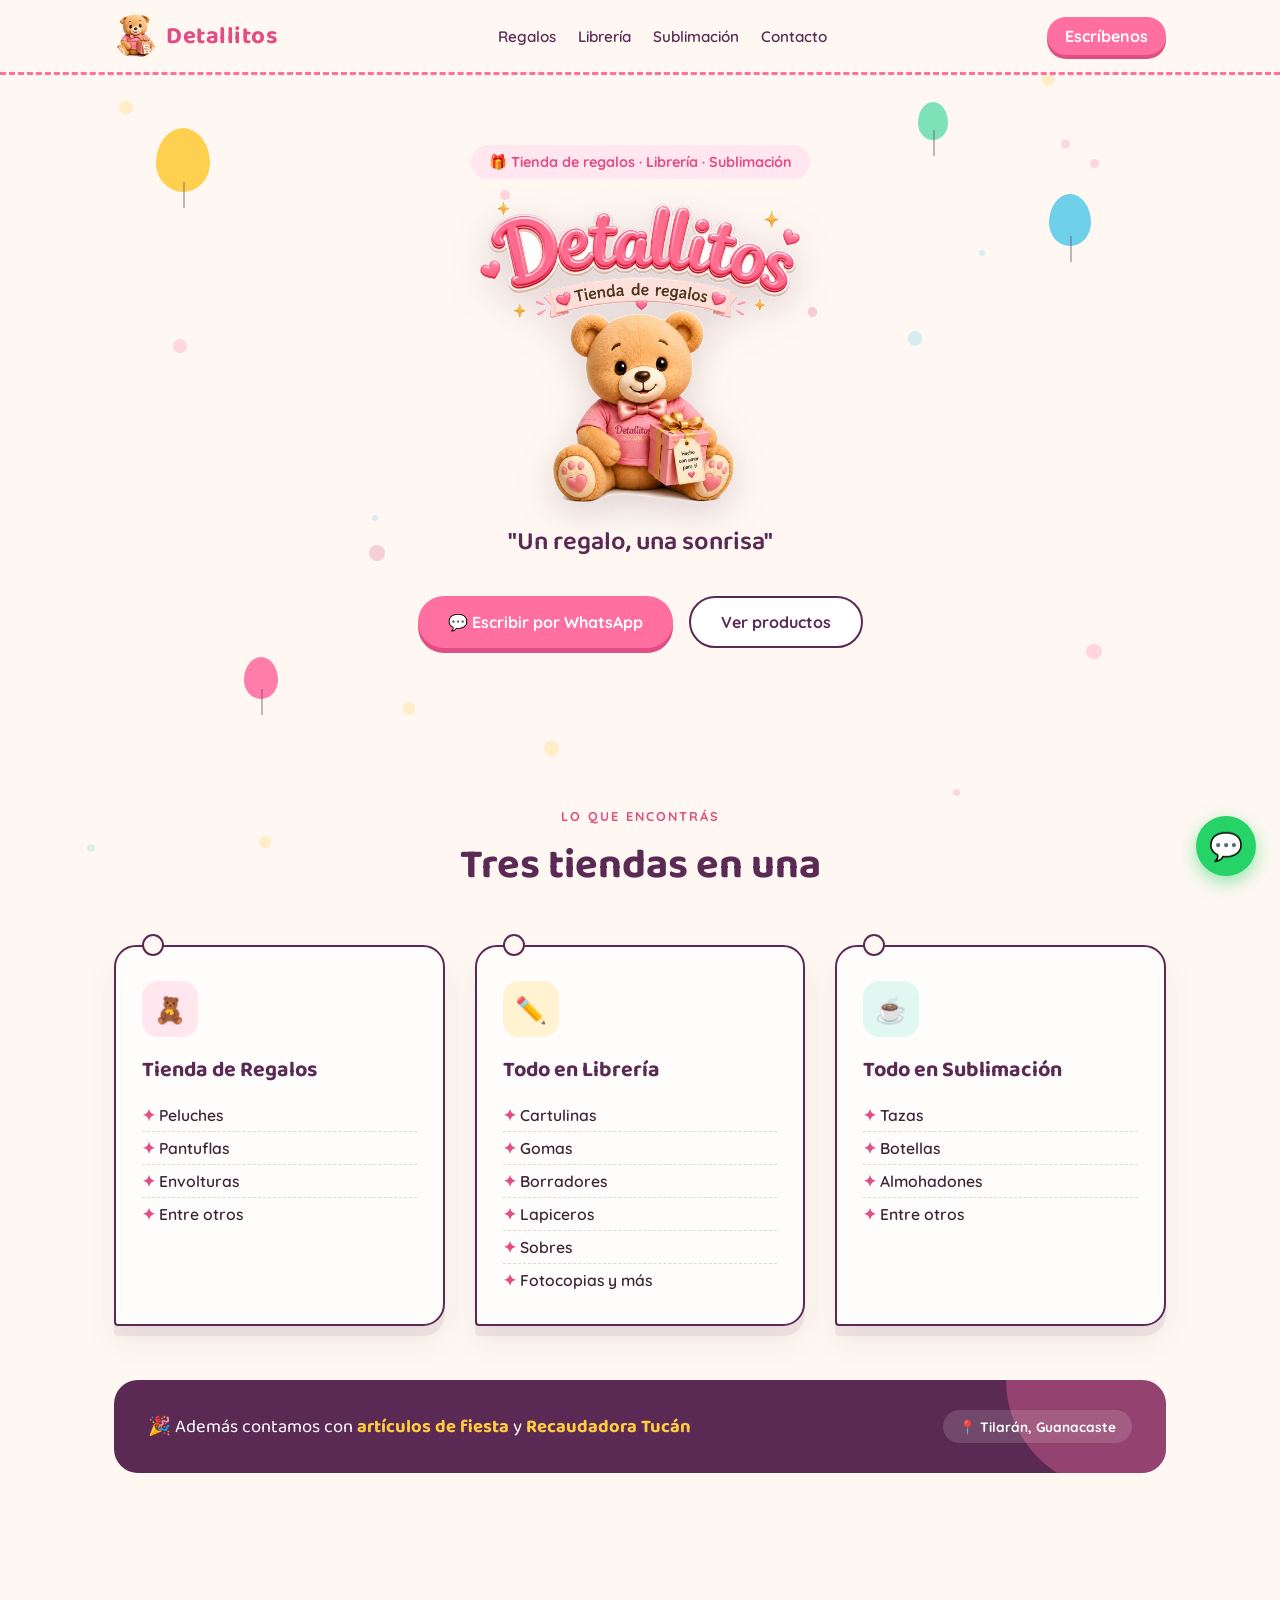
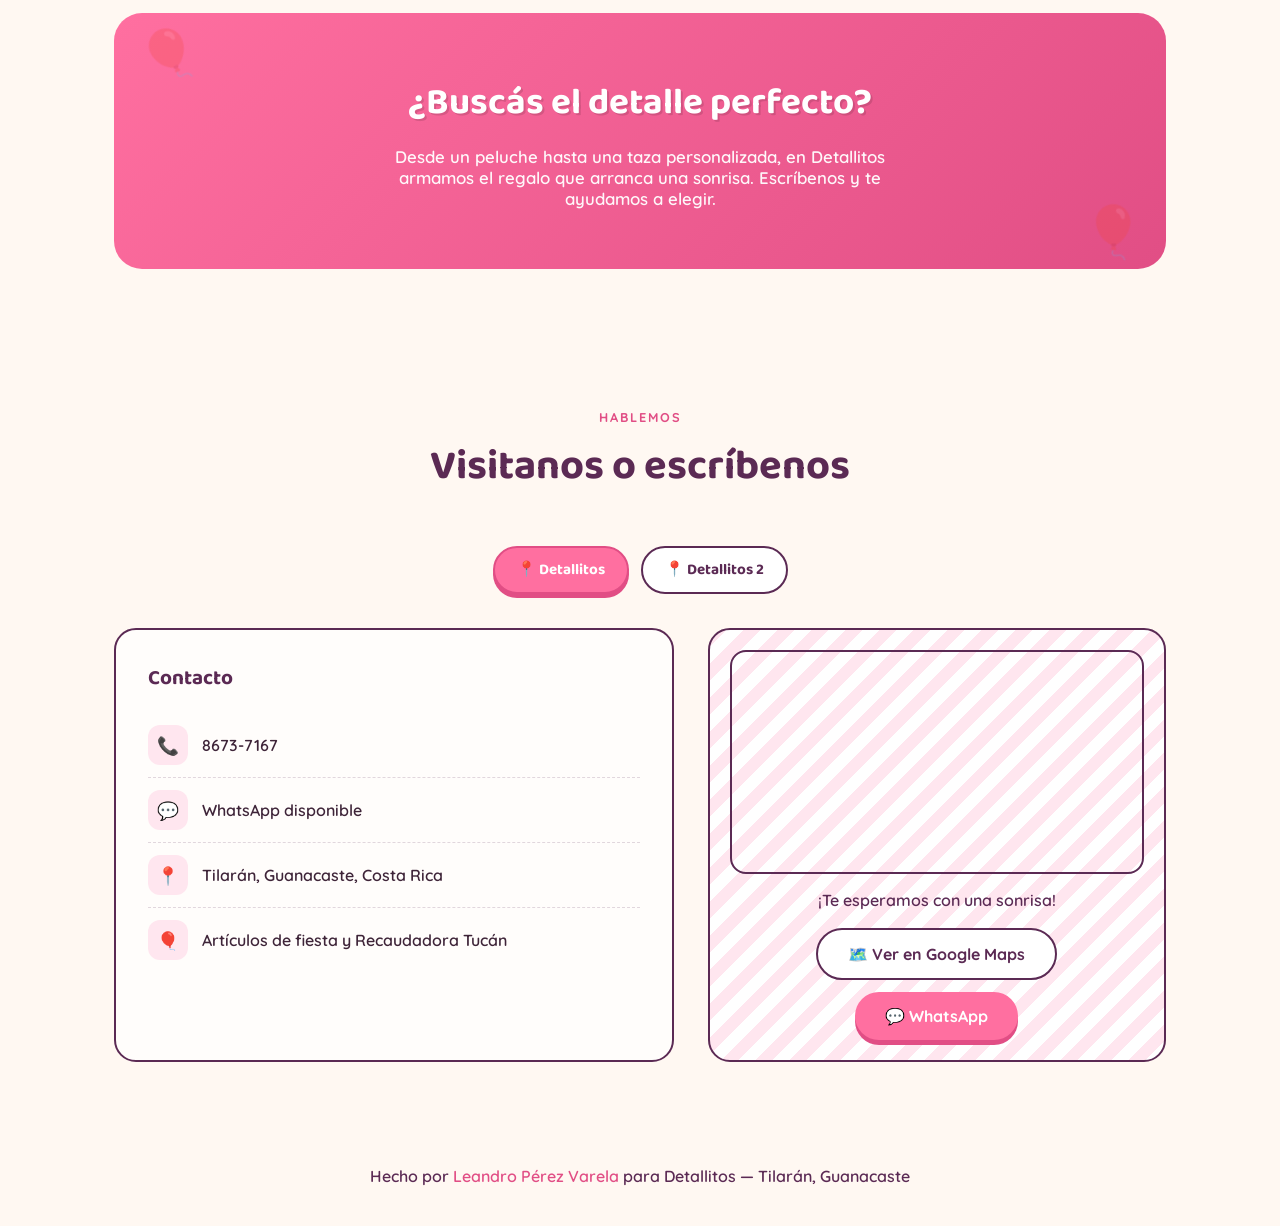
==== commit f530a204: "Add files via upload "Cambio en ortografía"" ====
--- a/index.html
+++ b/index.html
@@ -81,8 +81,8 @@
       <div class="icon-badge">☕</div>
       <h3>Todo en Sublimación</h3>
       <ul>
-        <li>Tazas y botellas</li>
-        <li>Rompecabezas</li>
+        <li>Tazas</li>
+        <li>Botellas</li>
         <li>Almohadones</li>
         <li>Entre otros</li>
       </ul>
@@ -98,14 +98,14 @@
 <section>
   <div class="banner">
     <h2>¿Buscás el detalle perfecto?</h2>
-    <p>De un peluche a una taza personalizada, en Detallitos armamos el regalo que arranca una sonrisa. Escribinos y te ayudamos a elegir.</p>
+    <p>Desde un peluche hasta una taza personalizada, en Detallitos armamos el regalo que arranca una sonrisa. Escríbenos y te ayudamos a elegir.</p>
   </div>
 </section>
 
 <section id="contacto">
   <div class="section-head">
     <div class="kicker">Hablemos</div>
-    <h2>Visitanos o escribinos</h2>
+    <h2>Visitanos o escríbenos</h2>
   </div>
 
   <div class="branch-tabs" role="tablist" aria-label="Sucursales de Detallitos">
@@ -144,7 +144,7 @@
 <a class="wa-float" href="https://wa.me/50686737167" target="_blank" rel="noopener" aria-label="Escribir por WhatsApp">💬</a>
 
 <footer>
-  Hecho con <span class="heart">♥</span> para Detallitos — Tilarán, Guanacaste
+  Hecho por <span class="heart">Leandro Pérez Varela</span> para Detallitos — Tilarán, Guanacaste
 </footer>
 
 <script src="js/script.js"></script>
--- a/css/style.css
+++ b/css/style.css
@@ -75,7 +75,6 @@
     width: 44px;
     object-fit: cover;
     border-radius: 50%;
-    border: 2px solid var(--pink);
     display:block;
   }
   .hero-logo{
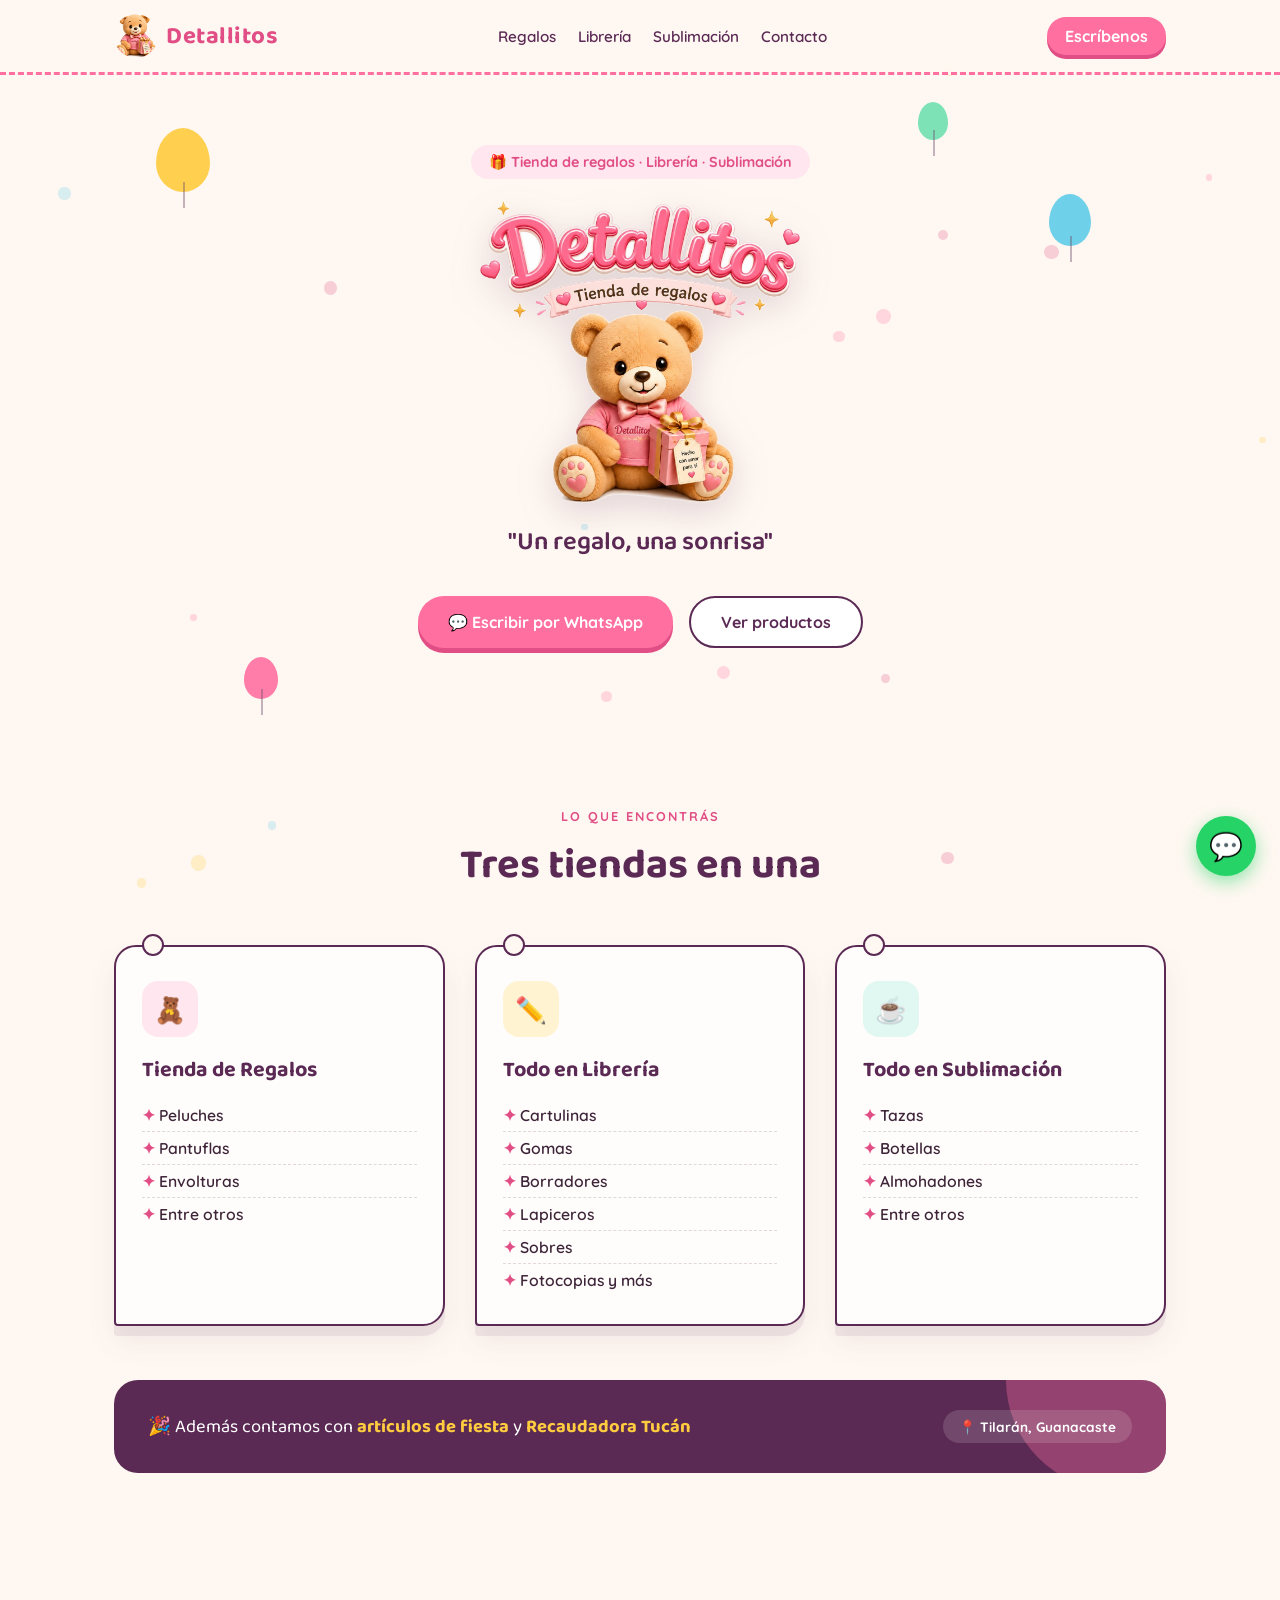
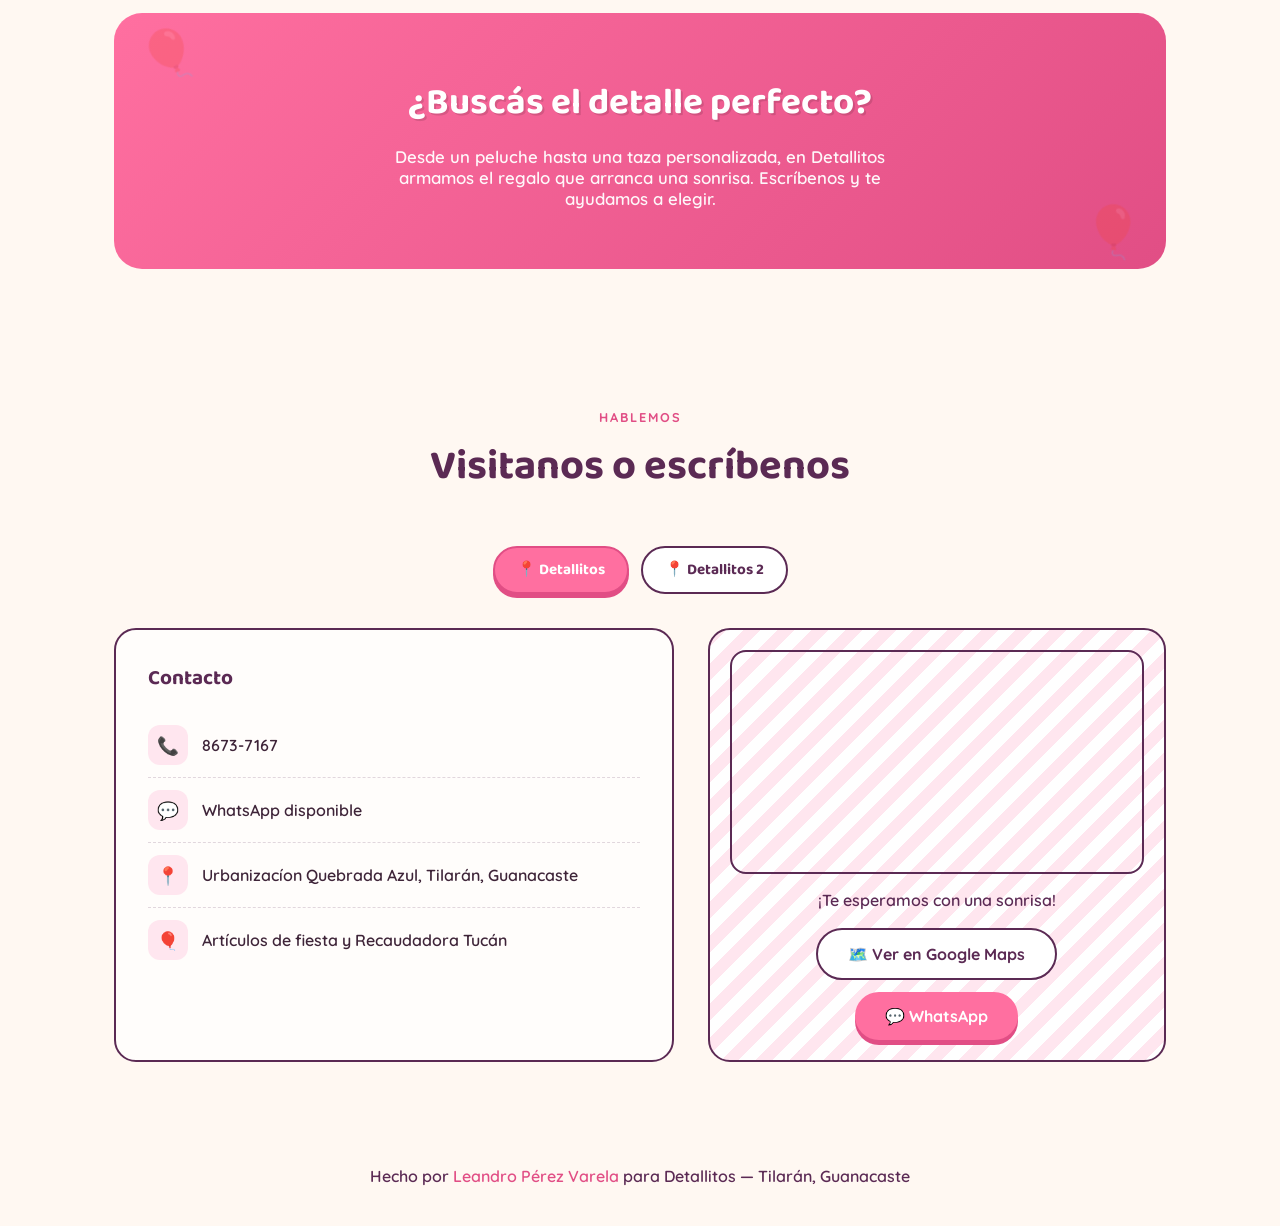
==== commit 5e8107b8: "Add files via upload "Dirección actualizada"" ====
--- a/index.html
+++ b/index.html
@@ -118,7 +118,7 @@
       <h3>Contacto</h3>
       <div class="contact-row"><span class="ic">📞</span> <span id="branchPhone">8673-7167</span></div>
       <div class="contact-row"><span class="ic">💬</span> WhatsApp disponible</div>
-      <div class="contact-row"><span class="ic">📍</span> <span id="branchAddress">Tilarán, Guanacaste, Costa Rica</span></div>
+      <div class="contact-row"><span class="ic">📍</span> <span id="branchAddress">Urbanizacíon Quebrada Azul, Tilarán, Guanacaste</span></div>
       <div class="contact-row"><span class="ic">🎈</span> Artículos de fiesta y Recaudadora Tucán</div>
     </div>
     <div class="map-card">
